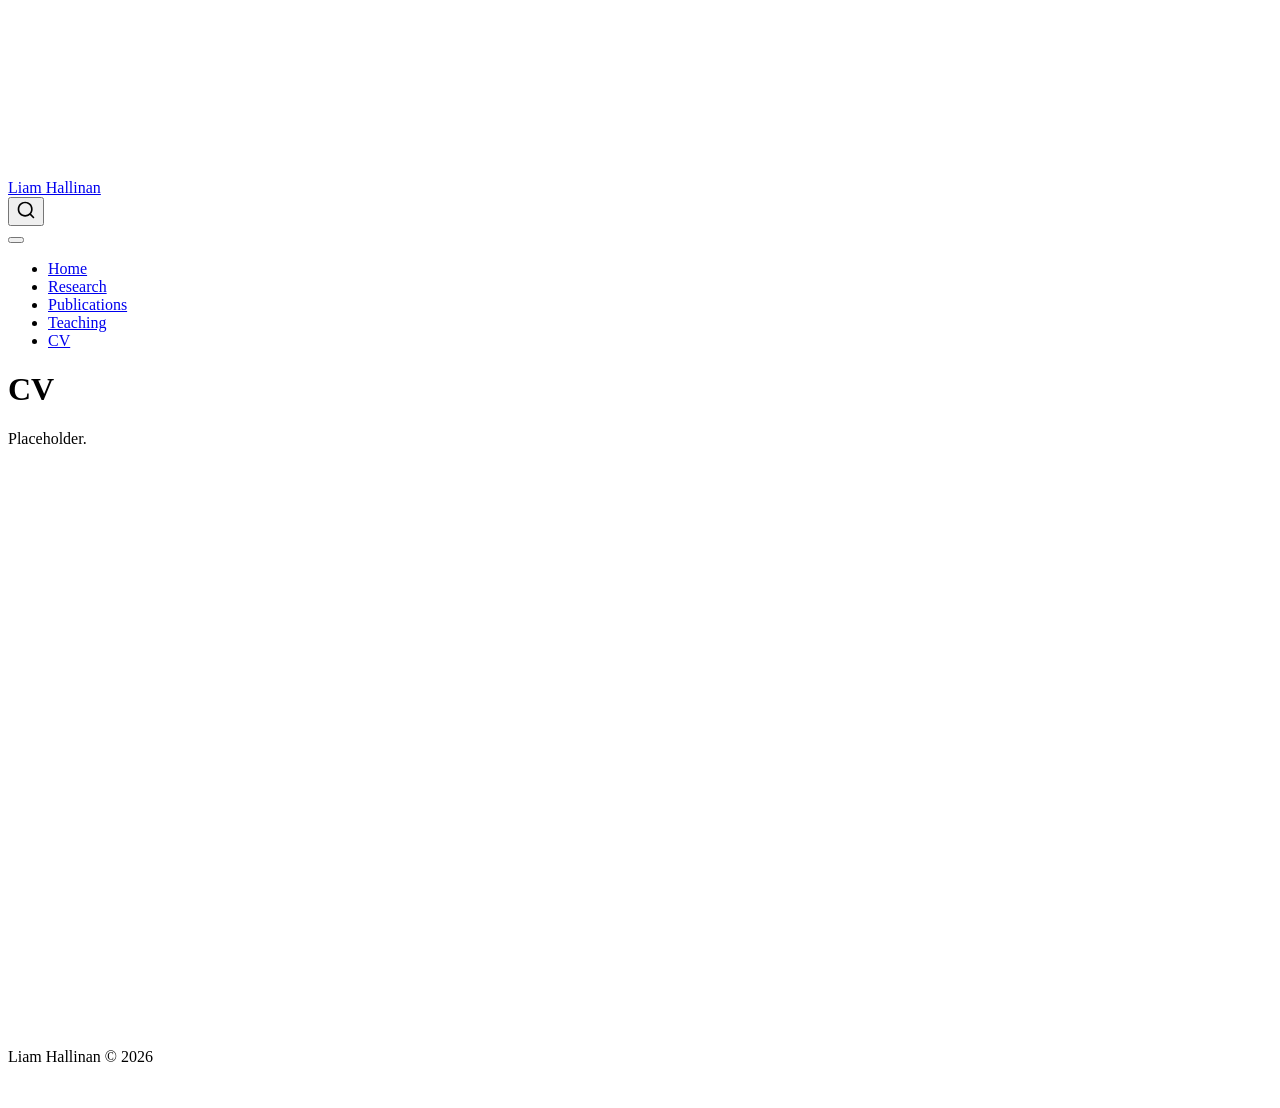
==== cv.html @ 7d112867 "Built site for gh-pages" ====
<!DOCTYPE html>
<html xmlns="http://www.w3.org/1999/xhtml" lang="en" xml:lang="en"><head>

<meta charset="utf-8">
<meta name="generator" content="quarto-1.10.18">

<meta name="viewport" content="width=device-width, initial-scale=1.0, user-scalable=yes">


<title>CV – Liam Hallinan</title>
<style>
/* Default styles provided by pandoc.
** See https://pandoc.org/MANUAL.html#variables-for-html for config info.
*/
span.smallcaps{font-variant: small-caps;}
div.columns{display: flex; gap: 1.5em;}
div.column{flex: auto;}
@media screen {
div.columns{gap: min(4vw, 1.5em);}
div.column{overflow-x: auto;}
}
div.hanging-indent{margin-left: 1.5em; text-indent: -1.5em;}
ul.task-list{list-style: none;}
ul.task-list li input[type="checkbox"] {
  width: 0.8em;
  margin: 0 0.8em 0.2em -1em; /* quarto-specific, see https://github.com/quarto-dev/quarto-cli/issues/4556 */ 
  vertical-align: middle;
}
</style>


<script src="site_libs/quarto-nav/quarto-nav.js"></script>
<script src="site_libs/quarto-nav/headroom.min.js"></script>
<script src="site_libs/clipboard/clipboard.min.js"></script>
<script src="site_libs/quarto-search/autocomplete.umd.js"></script>
<script src="site_libs/quarto-search/fuse.min.js"></script>
<script src="site_libs/quarto-search/quarto-search.js"></script>
<meta name="quarto:offset" content="./">
<script src="site_libs/quarto-html/quarto.js" type="module"></script>
<script src="site_libs/quarto-html/tabsets/tabsets.js" type="module"></script>
<script src="site_libs/quarto-html/popper.min.js"></script>
<script src="site_libs/quarto-html/tippy.umd.min.js"></script>
<script src="site_libs/quarto-html/anchor.min.js"></script>
<link href="site_libs/quarto-html/tippy.css" rel="stylesheet">
<link href="site_libs/quarto-html/quarto-syntax-highlighting-64a204ab8560d761af7679ceaba22944.css" rel="stylesheet" id="quarto-text-highlighting-styles">
<script src="site_libs/bootstrap/bootstrap.min.js"></script>
<link href="site_libs/bootstrap/bootstrap-icons.css" rel="stylesheet">
<link href="site_libs/bootstrap/bootstrap-445b8638c3d06994fee0907d791121c4.min.css" rel="stylesheet" append-hash="true" id="quarto-bootstrap" data-mode="light">
<script id="quarto-search-options" type="application/json">{
  "location": "navbar",
  "copy-button": false,
  "collapse-after": 3,
  "panel-placement": "end",
  "type": "overlay",
  "limit": 50,
  "keyboard-shortcut": [
    "f",
    "/",
    "s"
  ],
  "show-item-context": false,
  "language": {
    "search-no-results-text": "No results",
    "search-matching-documents-text": "matching documents",
    "search-copy-link-title": "Copy link to search",
    "search-hide-matches-text": "Hide additional matches",
    "search-more-match-text": "more match in this document",
    "search-more-matches-text": "more matches in this document",
    "search-clear-button-title": "Clear",
    "search-text-placeholder": "",
    "search-detached-cancel-button-title": "Cancel",
    "search-submit-button-title": "Submit",
    "search-label": "Search"
  }
}</script>


<link rel="stylesheet" href="styles.css">
</head>

<body class="nav-fixed fullcontent quarto-light">

<div id="quarto-search-results"></div>
  <header id="quarto-header" class="headroom fixed-top">
    <nav class="navbar navbar-expand-lg " data-bs-theme="dark">
      <div class="navbar-container container-fluid">
      <div class="navbar-brand-container mx-auto">
    <a class="navbar-brand" href="./index.html">
    <span class="navbar-title">Liam Hallinan</span>
    </a>
  </div>
            <div id="quarto-search" class="" title="Search"></div>
          <button class="navbar-toggler" type="button" data-bs-toggle="collapse" data-bs-target="#navbarCollapse" aria-controls="navbarCollapse" role="menu" aria-expanded="false" aria-label="Toggle navigation" onclick="if (window.quartoToggleHeadroom) { window.quartoToggleHeadroom(); }">
  <span class="navbar-toggler-icon"></span>
</button>
          <div class="collapse navbar-collapse" id="navbarCollapse">
            <ul class="navbar-nav navbar-nav-scroll ms-auto">
  <li class="nav-item">
    <a class="nav-link" href="./index.html"> 
<span class="menu-text">Home</span></a>
  </li>  
  <li class="nav-item">
    <a class="nav-link" href="./research.html"> 
<span class="menu-text">Research</span></a>
  </li>  
  <li class="nav-item">
    <a class="nav-link" href="./publications.html"> 
<span class="menu-text">Publications</span></a>
  </li>  
  <li class="nav-item">
    <a class="nav-link" href="./teaching.html"> 
<span class="menu-text">Teaching</span></a>
  </li>  
  <li class="nav-item">
    <a class="nav-link active" href="./cv.html" aria-current="page"> 
<span class="menu-text">CV</span></a>
  </li>  
</ul>
          </div> <!-- /navcollapse -->
            <div class="quarto-navbar-tools">
</div>
      </div> <!-- /container-fluid -->
    </nav>
</header>
<!-- content -->
<div id="quarto-content" class="quarto-container page-columns page-rows-contents page-layout-article page-navbar">
<!-- sidebar -->
<!-- margin-sidebar -->
    
<!-- main -->
<main class="content" id="quarto-document-content">

<header id="title-block-header" class="quarto-title-block default">
<div class="quarto-title">
<h1 class="title">CV</h1>
</div>



<div class="quarto-title-meta">

    
  
    
  </div>
  


</header>


<p>Placeholder.</p>



</main> <!-- /main -->
<script id="quarto-html-after-body" type="application/javascript">
  window.document.addEventListener("DOMContentLoaded", function (event) {
    const icon = "";
    const anchorJS = new window.AnchorJS();
    anchorJS.options = {
      placement: 'right',
      icon: icon
    };
    anchorJS.add('.anchored');
    const isCodeAnnotation = (el) => {
      for (const clz of el.classList) {
        if (clz.startsWith('code-annotation-')) {                     
          return true;
        }
      }
      return false;
    }
    const onCopySuccess = function(e) {
      // button target
      const button = e.trigger;
      // don't keep focus
      button.blur();
      // flash "checked"
      button.classList.add('code-copy-button-checked');
      var currentTitle = button.getAttribute("title");
      button.setAttribute("title", "Copied!");
      let tooltip;
      if (window.bootstrap) {
        button.setAttribute("data-bs-toggle", "tooltip");
        button.setAttribute("data-bs-placement", "left");
        button.setAttribute("data-bs-title", "Copied!");
        tooltip = new bootstrap.Tooltip(button, 
          { trigger: "manual", 
            customClass: "code-copy-button-tooltip",
            offset: [0, -8]});
        tooltip.show();    
      }
      setTimeout(function() {
        if (tooltip) {
          tooltip.hide();
          button.removeAttribute("data-bs-title");
          button.removeAttribute("data-bs-toggle");
          button.removeAttribute("data-bs-placement");
        }
        button.setAttribute("title", currentTitle);
        button.classList.remove('code-copy-button-checked');
      }, 1000);
      // clear code selection
      e.clearSelection();
    }
    const getTextToCopy = function(trigger) {
      const outerScaffold = trigger.parentElement.cloneNode(true);
      const codeEl = outerScaffold.querySelector('code');
      for (const childEl of codeEl.children) {
        if (isCodeAnnotation(childEl)) {
          childEl.remove();
        }
      }
      return codeEl.innerText;
    }
    const clipboard = new window.ClipboardJS('.code-copy-button:not([data-in-quarto-modal])', {
      text: getTextToCopy
    });
    clipboard.on('success', onCopySuccess);
    if (window.document.getElementById('quarto-embedded-source-code-modal')) {
      const clipboardModal = new window.ClipboardJS('.code-copy-button[data-in-quarto-modal]', {
        text: getTextToCopy,
        container: window.document.getElementById('quarto-embedded-source-code-modal')
      });
      clipboardModal.on('success', onCopySuccess);
    }
      var localhostRegex = new RegExp(/^(?:http|https):\/\/localhost\:?[0-9]*\//);
      var mailtoRegex = new RegExp(/^mailto:/);
        var filterRegex = new RegExp('/' + window.location.host + '/');
      var isInternal = (href) => {
          return filterRegex.test(href) || localhostRegex.test(href) || mailtoRegex.test(href);
      }
      // Inspect non-navigation links and adorn them if external
     var links = window.document.querySelectorAll('a[href]:not(.nav-link):not(.navbar-brand):not(.toc-action):not(.sidebar-link):not(.sidebar-item-toggle):not(.pagination-link):not(.no-external):not([aria-hidden]):not(.dropdown-item):not(.quarto-navigation-tool):not(.about-link)');
      for (var i=0; i<links.length; i++) {
        const link = links[i];
        if (!isInternal(link.href)) {
          // undo the damage that might have been done by quarto-nav.js in the case of
          // links that we want to consider external
          if (link.dataset.originalHref !== undefined) {
            link.href = link.dataset.originalHref;
          }
        }
      }
    function tippyHover(el, contentFn, onTriggerFn, onUntriggerFn) {
      const config = {
        allowHTML: true,
        maxWidth: 500,
        delay: 100,
        arrow: false,
        appendTo: function(el) {
            return el.parentElement;
        },
        interactive: true,
        interactiveBorder: 10,
        theme: 'quarto',
        placement: 'bottom-start',
      };
      if (contentFn) {
        config.content = contentFn;
      }
      if (onTriggerFn) {
        config.onTrigger = onTriggerFn;
      }
      if (onUntriggerFn) {
        config.onUntrigger = onUntriggerFn;
      }
      window.tippy(el, config); 
    }
    const noterefs = window.document.querySelectorAll('a[role="doc-noteref"]');
    for (var i=0; i<noterefs.length; i++) {
      const ref = noterefs[i];
      tippyHover(ref, function() {
        // use id or data attribute instead here
        let href = ref.getAttribute('data-footnote-href') || ref.getAttribute('href');
        try { href = new URL(href).hash; } catch {}
        const id = href.replace(/^#\/?/, "");
        const note = window.document.getElementById(id);
        if (note) {
          return note.innerHTML;
        } else {
          return "";
        }
      });
    }
    const xrefs = window.document.querySelectorAll('a.quarto-xref');
    const processXRef = (id, note) => {
      // Strip column container classes
      const stripColumnClz = (el) => {
        el.classList.remove("page-full", "page-columns");
        if (el.children) {
          for (const child of el.children) {
            stripColumnClz(child);
          }
        }
      }
      stripColumnClz(note)
      if (id === null || id.startsWith('sec-')) {
        // Special case sections, only their first couple elements
        const container = document.createElement("div");
        if (note.children && note.children.length > 2) {
          container.appendChild(note.children[0].cloneNode(true));
          for (let i = 1; i < note.children.length; i++) {
            const child = note.children[i];
            if (child.tagName === "P" && child.innerText === "") {
              continue;
            } else {
              container.appendChild(child.cloneNode(true));
              break;
            }
          }
          if (window.Quarto?.typesetMath) {
            window.Quarto.typesetMath(container);
          }
          return container.innerHTML
        } else {
          if (window.Quarto?.typesetMath) {
            window.Quarto.typesetMath(note);
          }
          return note.innerHTML;
        }
      } else {
        // Remove any anchor links if they are present
        const anchorLink = note.querySelector('a.anchorjs-link');
        if (anchorLink) {
          anchorLink.remove();
        }
        if (window.Quarto?.typesetMath) {
          window.Quarto.typesetMath(note);
        }
        if (note.classList.contains("callout")) {
          return note.outerHTML;
        } else {
          return note.innerHTML;
        }
      }
    }
    for (var i=0; i<xrefs.length; i++) {
      const xref = xrefs[i];
      tippyHover(xref, undefined, function(instance) {
        instance.disable();
        let url = xref.getAttribute('href');
        let hash = undefined; 
        if (url.startsWith('#')) {
          hash = url;
        } else {
          try { hash = new URL(url).hash; } catch {}
        }
        if (hash) {
          const id = hash.replace(/^#\/?/, "");
          const note = window.document.getElementById(id);
          if (note !== null) {
            try {
              const html = processXRef(id, note.cloneNode(true));
              instance.setContent(html);
            } finally {
              instance.enable();
              instance.show();
            }
          } else {
            // See if we can fetch this
            fetch(url.split('#')[0])
            .then(res => res.text())
            .then(html => {
              const parser = new DOMParser();
              const htmlDoc = parser.parseFromString(html, "text/html");
              const note = htmlDoc.getElementById(id);
              if (note !== null) {
                const html = processXRef(id, note);
                instance.setContent(html);
              } 
            }).finally(() => {
              instance.enable();
              instance.show();
            });
          }
        } else {
          // See if we can fetch a full url (with no hash to target)
          // This is a special case and we should probably do some content thinning / targeting
          fetch(url)
          .then(res => res.text())
          .then(html => {
            const parser = new DOMParser();
            const htmlDoc = parser.parseFromString(html, "text/html");
            const note = htmlDoc.querySelector('main.content');
            if (note !== null) {
              // This should only happen for chapter cross references
              // (since there is no id in the URL)
              // remove the first header
              if (note.children.length > 0 && note.children[0].tagName === "HEADER") {
                note.children[0].remove();
              }
              const html = processXRef(null, note);
              instance.setContent(html);
            } 
          }).finally(() => {
            instance.enable();
            instance.show();
          });
        }
      }, function(instance) {
      });
    }
        let selectedAnnoteEl;
        const selectorForAnnotation = ( cell, annotation) => {
          let cellAttr = 'data-code-cell="' + cell + '"';
          let lineAttr = 'data-code-annotation="' +  annotation + '"';
          const selector = 'span[' + cellAttr + '][' + lineAttr + ']';
          return selector;
        }
        const selectCodeLines = (annoteEl) => {
          const doc = window.document;
          const targetCell = annoteEl.getAttribute("data-target-cell");
          const targetAnnotation = annoteEl.getAttribute("data-target-annotation");
          const annoteSpan = window.document.querySelector(selectorForAnnotation(targetCell, targetAnnotation));
          const lines = annoteSpan.getAttribute("data-code-lines").split(",");
          const lineIds = lines.map((line) => {
            return targetCell + "-" + line;
          })
          let top = null;
          let height = null;
          let parent = null;
          if (lineIds.length > 0) {
              //compute the position of the single el (top and bottom and make a div)
              const el = window.document.getElementById(lineIds[0]);
              top = el.offsetTop;
              height = el.offsetHeight;
              parent = el.parentElement.parentElement;
            if (lineIds.length > 1) {
              const lastEl = window.document.getElementById(lineIds[lineIds.length - 1]);
              const bottom = lastEl.offsetTop + lastEl.offsetHeight;
              height = bottom - top;
            }
            if (top !== null && height !== null && parent !== null) {
              // cook up a div (if necessary) and position it 
              let div = window.document.getElementById("code-annotation-line-highlight");
              if (div === null) {
                div = window.document.createElement("div");
                div.setAttribute("id", "code-annotation-line-highlight");
                div.style.position = 'absolute';
                parent.appendChild(div);
              }
              div.style.top = top - 2 + "px";
              div.style.height = height + 4 + "px";
              div.style.left = 0;
              let gutterDiv = window.document.getElementById("code-annotation-line-highlight-gutter");
              if (gutterDiv === null) {
                gutterDiv = window.document.createElement("div");
                gutterDiv.setAttribute("id", "code-annotation-line-highlight-gutter");
                gutterDiv.style.position = 'absolute';
                const codeCell = window.document.getElementById(targetCell);
                const gutter = codeCell.querySelector('.code-annotation-gutter');
                gutter.appendChild(gutterDiv);
              }
              gutterDiv.style.top = top - 2 + "px";
              gutterDiv.style.height = height + 4 + "px";
            }
            selectedAnnoteEl = annoteEl;
          }
        };
        const unselectCodeLines = () => {
          const elementsIds = ["code-annotation-line-highlight", "code-annotation-line-highlight-gutter"];
          elementsIds.forEach((elId) => {
            const div = window.document.getElementById(elId);
            if (div) {
              div.remove();
            }
          });
          selectedAnnoteEl = undefined;
        };
          // Handle positioning of the toggle
      window.addEventListener(
        "resize",
        throttle(() => {
          elRect = undefined;
          if (selectedAnnoteEl) {
            selectCodeLines(selectedAnnoteEl);
          }
        }, 10)
      );
      function throttle(fn, ms) {
      let throttle = false;
      let timer;
        return (...args) => {
          if(!throttle) { // first call gets through
              fn.apply(this, args);
              throttle = true;
          } else { // all the others get throttled
              if(timer) clearTimeout(timer); // cancel #2
              timer = setTimeout(() => {
                fn.apply(this, args);
                timer = throttle = false;
              }, ms);
          }
        };
      }
        // Attach click handler to the DT
        const annoteDls = window.document.querySelectorAll('dt[data-target-cell]');
        for (const annoteDlNode of annoteDls) {
          annoteDlNode.addEventListener('click', (event) => {
            const clickedEl = event.target;
            if (clickedEl !== selectedAnnoteEl) {
              unselectCodeLines();
              const activeEl = window.document.querySelector('dt[data-target-cell].code-annotation-active');
              if (activeEl) {
                activeEl.classList.remove('code-annotation-active');
              }
              selectCodeLines(clickedEl);
              clickedEl.classList.add('code-annotation-active');
            } else {
              // Unselect the line
              unselectCodeLines();
              clickedEl.classList.remove('code-annotation-active');
            }
          });
        }
    const findCites = (el) => {
      const parentEl = el.parentElement;
      if (parentEl) {
        const cites = parentEl.dataset.cites;
        if (cites) {
          return {
            el,
            cites: cites.split(' ')
          };
        } else {
          return findCites(el.parentElement)
        }
      } else {
        return undefined;
      }
    };
    var bibliorefs = window.document.querySelectorAll('a[role="doc-biblioref"]');
    for (var i=0; i<bibliorefs.length; i++) {
      const ref = bibliorefs[i];
      const citeInfo = findCites(ref);
      if (citeInfo) {
        tippyHover(citeInfo.el, function() {
          var popup = window.document.createElement('div');
          citeInfo.cites.forEach(function(cite) {
            var citeDiv = window.document.createElement('div');
            citeDiv.classList.add('hanging-indent');
            citeDiv.classList.add('csl-entry');
            var biblioDiv = window.document.getElementById('ref-' + cite);
            if (biblioDiv) {
              citeDiv.innerHTML = biblioDiv.innerHTML;
            }
            popup.appendChild(citeDiv);
          });
          return popup.innerHTML;
        });
      }
    }
  });
  </script>
</div> <!-- /content -->
<footer class="footer">
  <div class="nav-footer">
    <div class="nav-footer-left">
      &nbsp;
    </div>   
    <div class="nav-footer-center">
<p>Liam Hallinan © 2026</p>
</div>
    <div class="nav-footer-right">
      &nbsp;
    </div>
  </div>
</footer>




</body></html>
---- site_libs/quarto-html/tippy.css ----
.tippy-box[data-animation=fade][data-state=hidden]{opacity:0}[data-tippy-root]{max-width:calc(100vw - 10px)}.tippy-box{position:relative;background-color:#333;color:#fff;border-radius:4px;font-size:14px;line-height:1.4;white-space:normal;outline:0;transition-property:transform,visibility,opacity}.tippy-box[data-placement^=top]>.tippy-arrow{bottom:0}.tippy-box[data-placement^=top]>.tippy-arrow:before{bottom:-7px;left:0;border-width:8px 8px 0;border-top-color:initial;transform-origin:center top}.tippy-box[data-placement^=bottom]>.tippy-arrow{top:0}.tippy-box[data-placement^=bottom]>.tippy-arrow:before{top:-7px;left:0;border-width:0 8px 8px;border-bottom-color:initial;transform-origin:center bottom}.tippy-box[data-placement^=left]>.tippy-arrow{right:0}.tippy-box[data-placement^=left]>.tippy-arrow:before{border-width:8px 0 8px 8px;border-left-color:initial;right:-7px;transform-origin:center left}.tippy-box[data-placement^=right]>.tippy-arrow{left:0}.tippy-box[data-placement^=right]>.tippy-arrow:before{left:-7px;border-width:8px 8px 8px 0;border-right-color:initial;transform-origin:center right}.tippy-box[data-inertia][data-state=visible]{transition-timing-function:cubic-bezier(.54,1.5,.38,1.11)}.tippy-arrow{width:16px;height:16px;color:#333}.tippy-arrow:before{content:"";position:absolute;border-color:transparent;border-style:solid}.tippy-content{position:relative;padding:5px 9px;z-index:1}
---- site_libs/quarto-html/quarto-syntax-highlighting-64a204ab8560d761af7679ceaba22944.css ----
/* quarto syntax highlight colors */
:root {
  --quarto-hl-ot-color: #003B4F;
  --quarto-hl-at-color: #657422;
  --quarto-hl-ss-color: #20794D;
  --quarto-hl-an-color: #5E5E5E;
  --quarto-hl-fu-color: #4758AB;
  --quarto-hl-st-color: #20794D;
  --quarto-hl-cf-color: #003B4F;
  --quarto-hl-op-color: #5E5E5E;
  --quarto-hl-er-color: #AD0000;
  --quarto-hl-bn-color: #AD0000;
  --quarto-hl-al-color: #AD0000;
  --quarto-hl-va-color: #111111;
  --quarto-hl-bu-color: inherit;
  --quarto-hl-ex-color: inherit;
  --quarto-hl-pp-color: #AD0000;
  --quarto-hl-in-color: #5E5E5E;
  --quarto-hl-vs-color: #20794D;
  --quarto-hl-wa-color: #5E5E5E;
  --quarto-hl-do-color: #5E5E5E;
  --quarto-hl-im-color: #00769E;
  --quarto-hl-ch-color: #20794D;
  --quarto-hl-dt-color: #AD0000;
  --quarto-hl-fl-color: #AD0000;
  --quarto-hl-co-color: #5E5E5E;
  --quarto-hl-cv-color: #5E5E5E;
  --quarto-hl-cn-color: #8f5902;
  --quarto-hl-sc-color: #5E5E5E;
  --quarto-hl-dv-color: #AD0000;
  --quarto-hl-kw-color: #003B4F;
}

/* other quarto variables */
:root {
  --quarto-font-monospace: SFMono-Regular, Menlo, Monaco, Consolas, "Liberation Mono", "Courier New", monospace;
}

/* syntax highlight based on Pandoc's rules */
pre > code.sourceCode > span {
  color: #003B4F;
}

code.sourceCode > span {
  color: #003B4F;
}

div.sourceCode,
div.sourceCode pre.sourceCode {
  color: #003B4F;
}

/* Normal */
code span {
  color: #003B4F;
}

/* Alert */
code span.al {
  color: #AD0000;
  font-style: inherit;
}

/* Annotation */
code span.an {
  color: #5E5E5E;
  font-style: inherit;
}

/* Attribute */
code span.at {
  color: #657422;
  font-style: inherit;
}

/* BaseN */
code span.bn {
  color: #AD0000;
  font-style: inherit;
}

/* BuiltIn */
code span.bu {
  font-style: inherit;
}

/* ControlFlow */
code span.cf {
  color: #003B4F;
  font-weight: bold;
  font-style: inherit;
}

/* Char */
code span.ch {
  color: #20794D;
  font-style: inherit;
}

/* Constant */
code span.cn {
  color: #8f5902;
  font-style: inherit;
}

/* Comment */
code span.co {
  color: #5E5E5E;
  font-style: inherit;
}

/* CommentVar */
code span.cv {
  color: #5E5E5E;
  font-style: italic;
}

/* Documentation */
code span.do {
  color: #5E5E5E;
  font-style: italic;
}

/* DataType */
code span.dt {
  color: #AD0000;
  font-style: inherit;
}

/* DecVal */
code span.dv {
  color: #AD0000;
  font-style: inherit;
}

/* Error */
code span.er {
  color: #AD0000;
  font-style: inherit;
}

/* Extension */
code span.ex {
  font-style: inherit;
}

/* Float */
code span.fl {
  color: #AD0000;
  font-style: inherit;
}

/* Function */
code span.fu {
  color: #4758AB;
  font-style: inherit;
}

/* Import */
code span.im {
  color: #00769E;
  font-style: inherit;
}

/* Information */
code span.in {
  color: #5E5E5E;
  font-style: inherit;
}

/* Keyword */
code span.kw {
  color: #003B4F;
  font-weight: bold;
  font-style: inherit;
}

/* Operator */
code span.op {
  color: #5E5E5E;
  font-style: inherit;
}

/* Other */
code span.ot {
  color: #003B4F;
  font-style: inherit;
}

/* Preprocessor */
code span.pp {
  color: #AD0000;
  font-style: inherit;
}

/* SpecialChar */
code span.sc {
  color: #5E5E5E;
  font-style: inherit;
}

/* SpecialString */
code span.ss {
  color: #20794D;
  font-style: inherit;
}

/* String */
code span.st {
  color: #20794D;
  font-style: inherit;
}

/* Variable */
code span.va {
  color: #111111;
  font-style: inherit;
}

/* VerbatimString */
code span.vs {
  color: #20794D;
  font-style: inherit;
}

/* Warning */
code span.wa {
  color: #5E5E5E;
  font-style: italic;
}

.prevent-inlining {
  content: "</";
}

/*# sourceMappingURL=9d8d5bb603a83b8298b89080a598c93b.css.map */
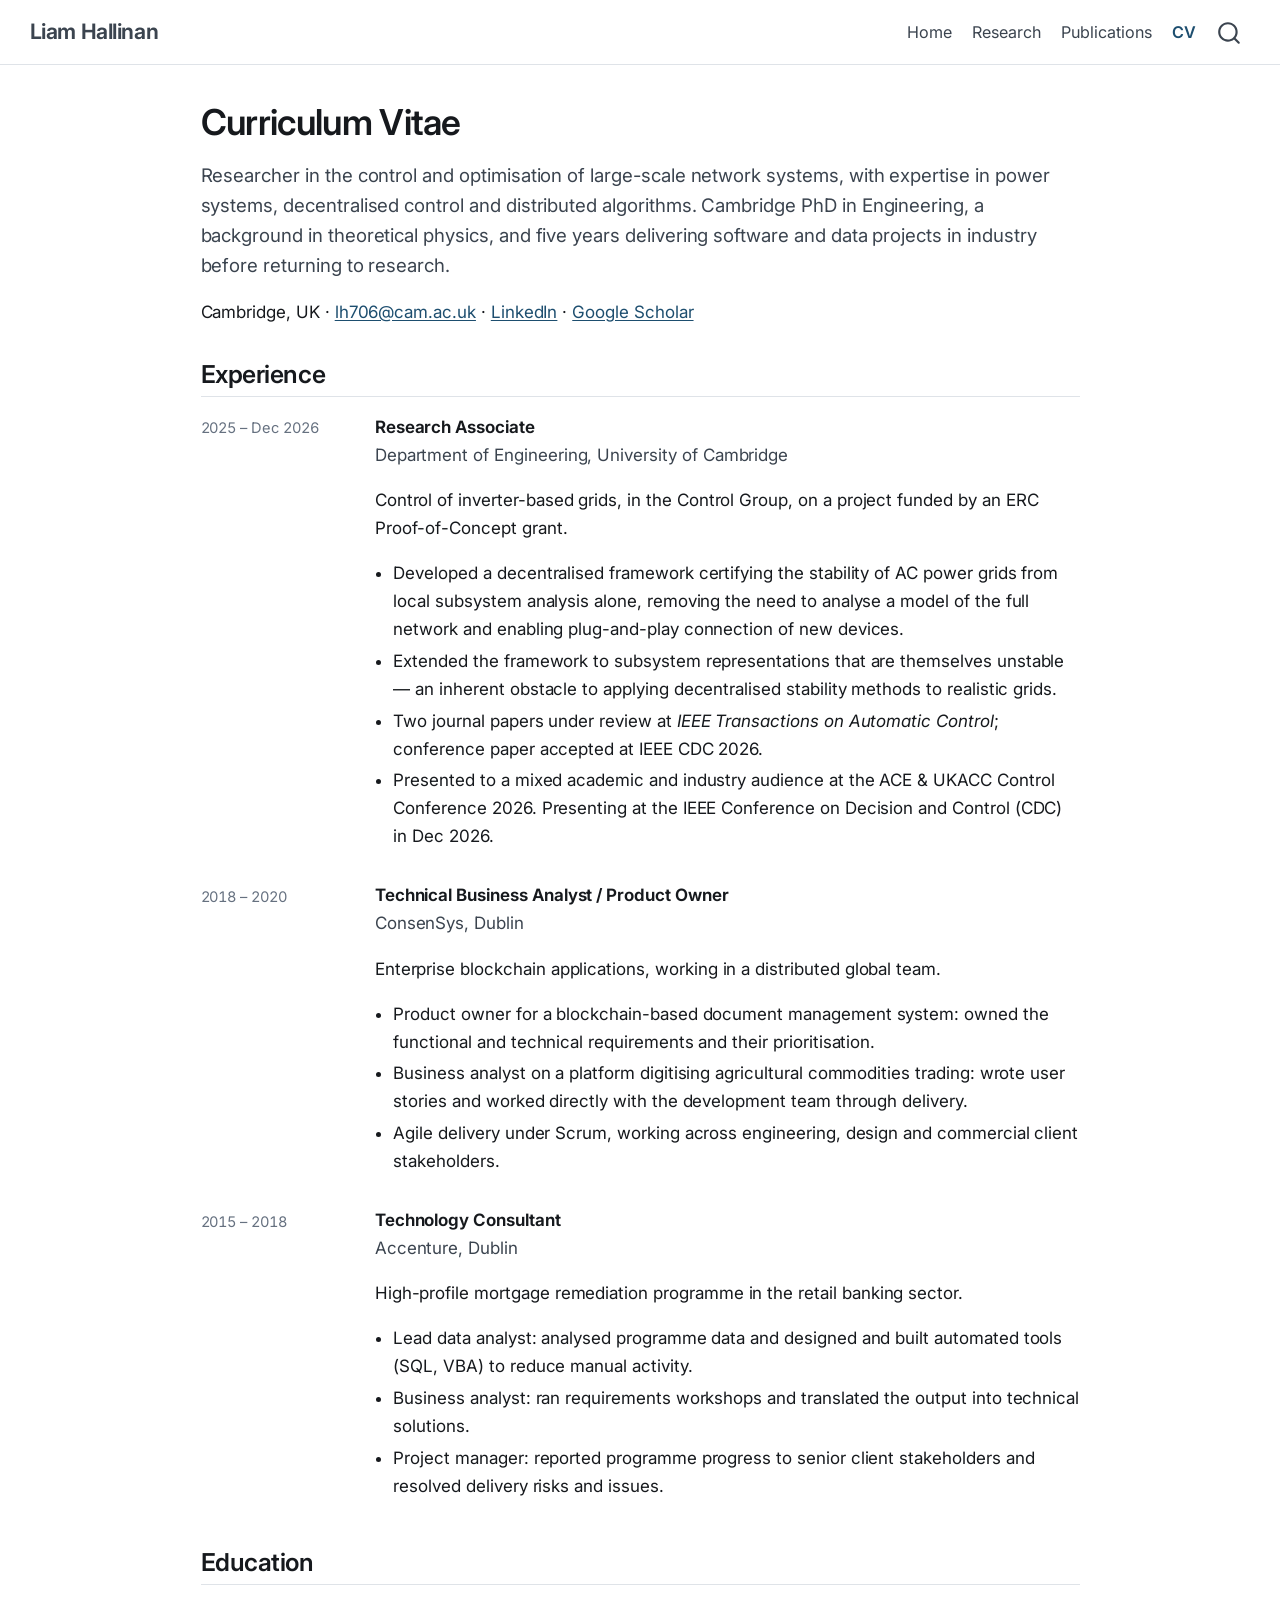
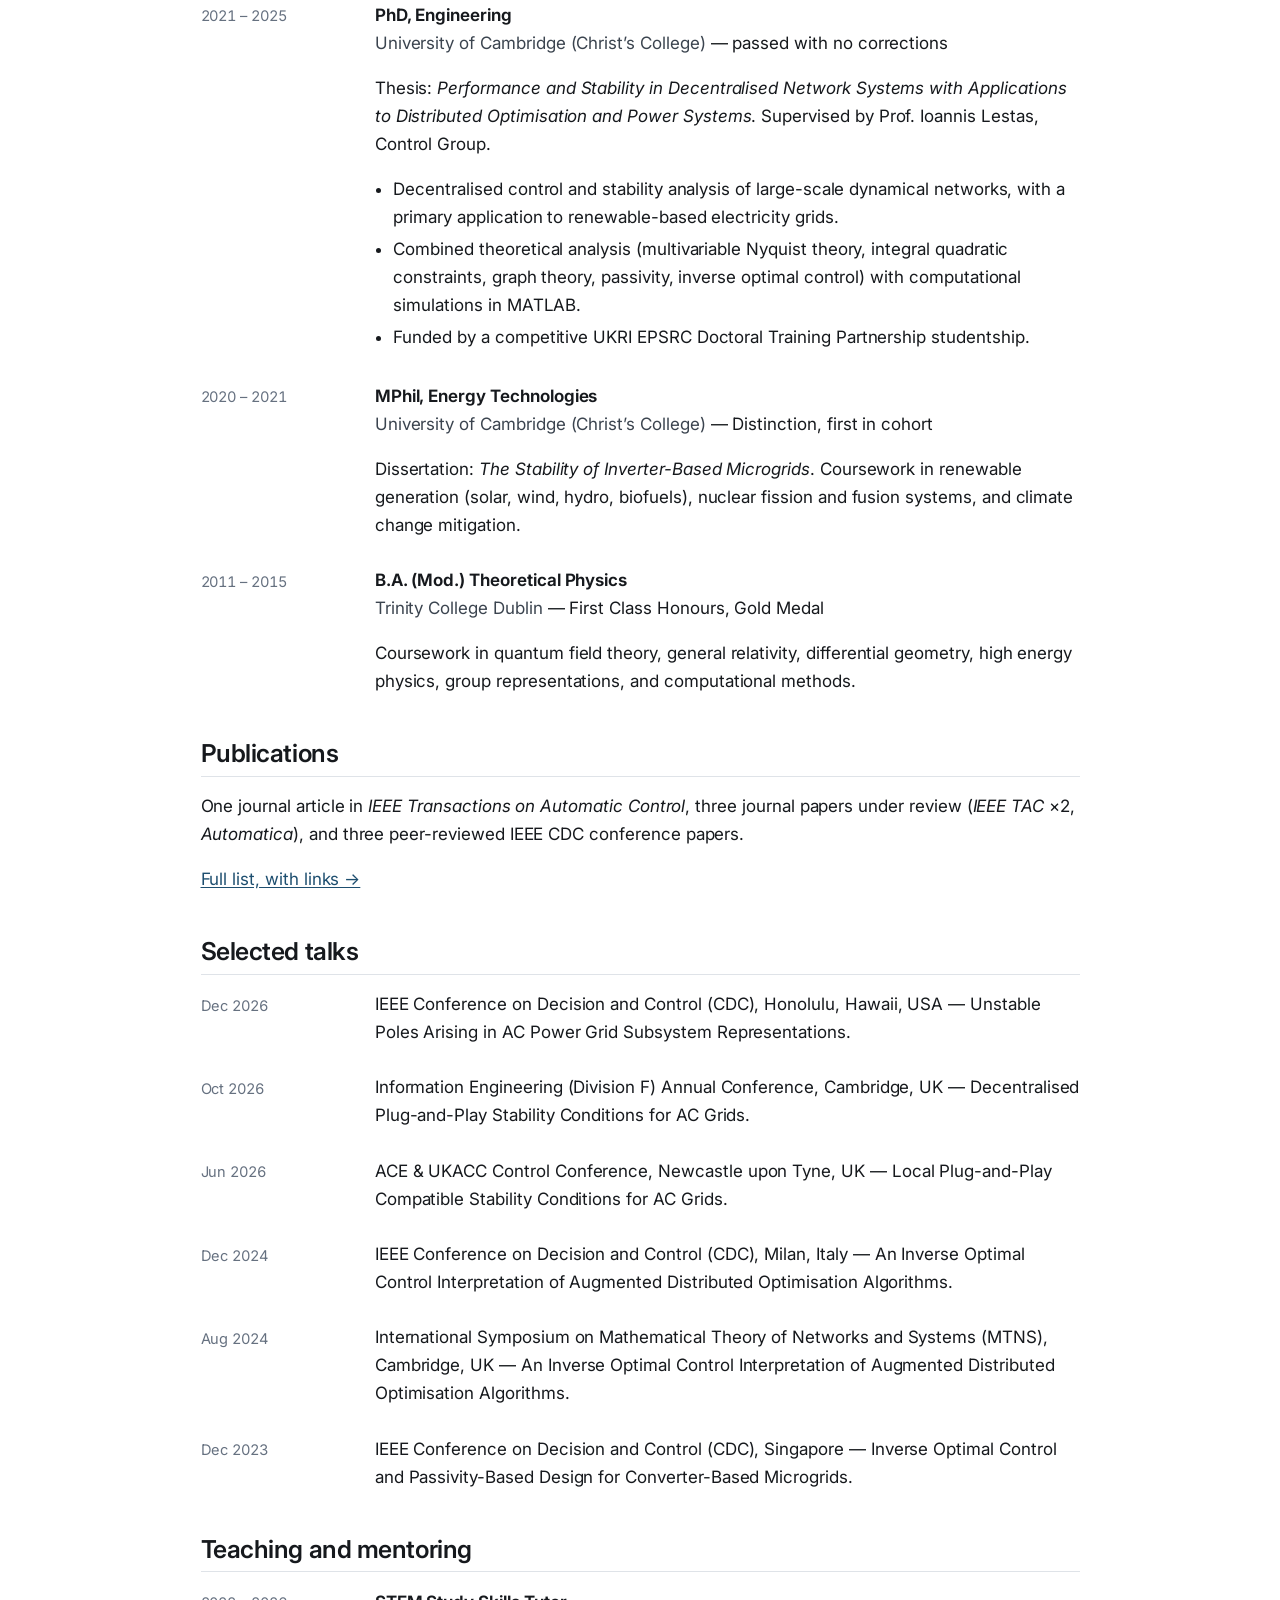
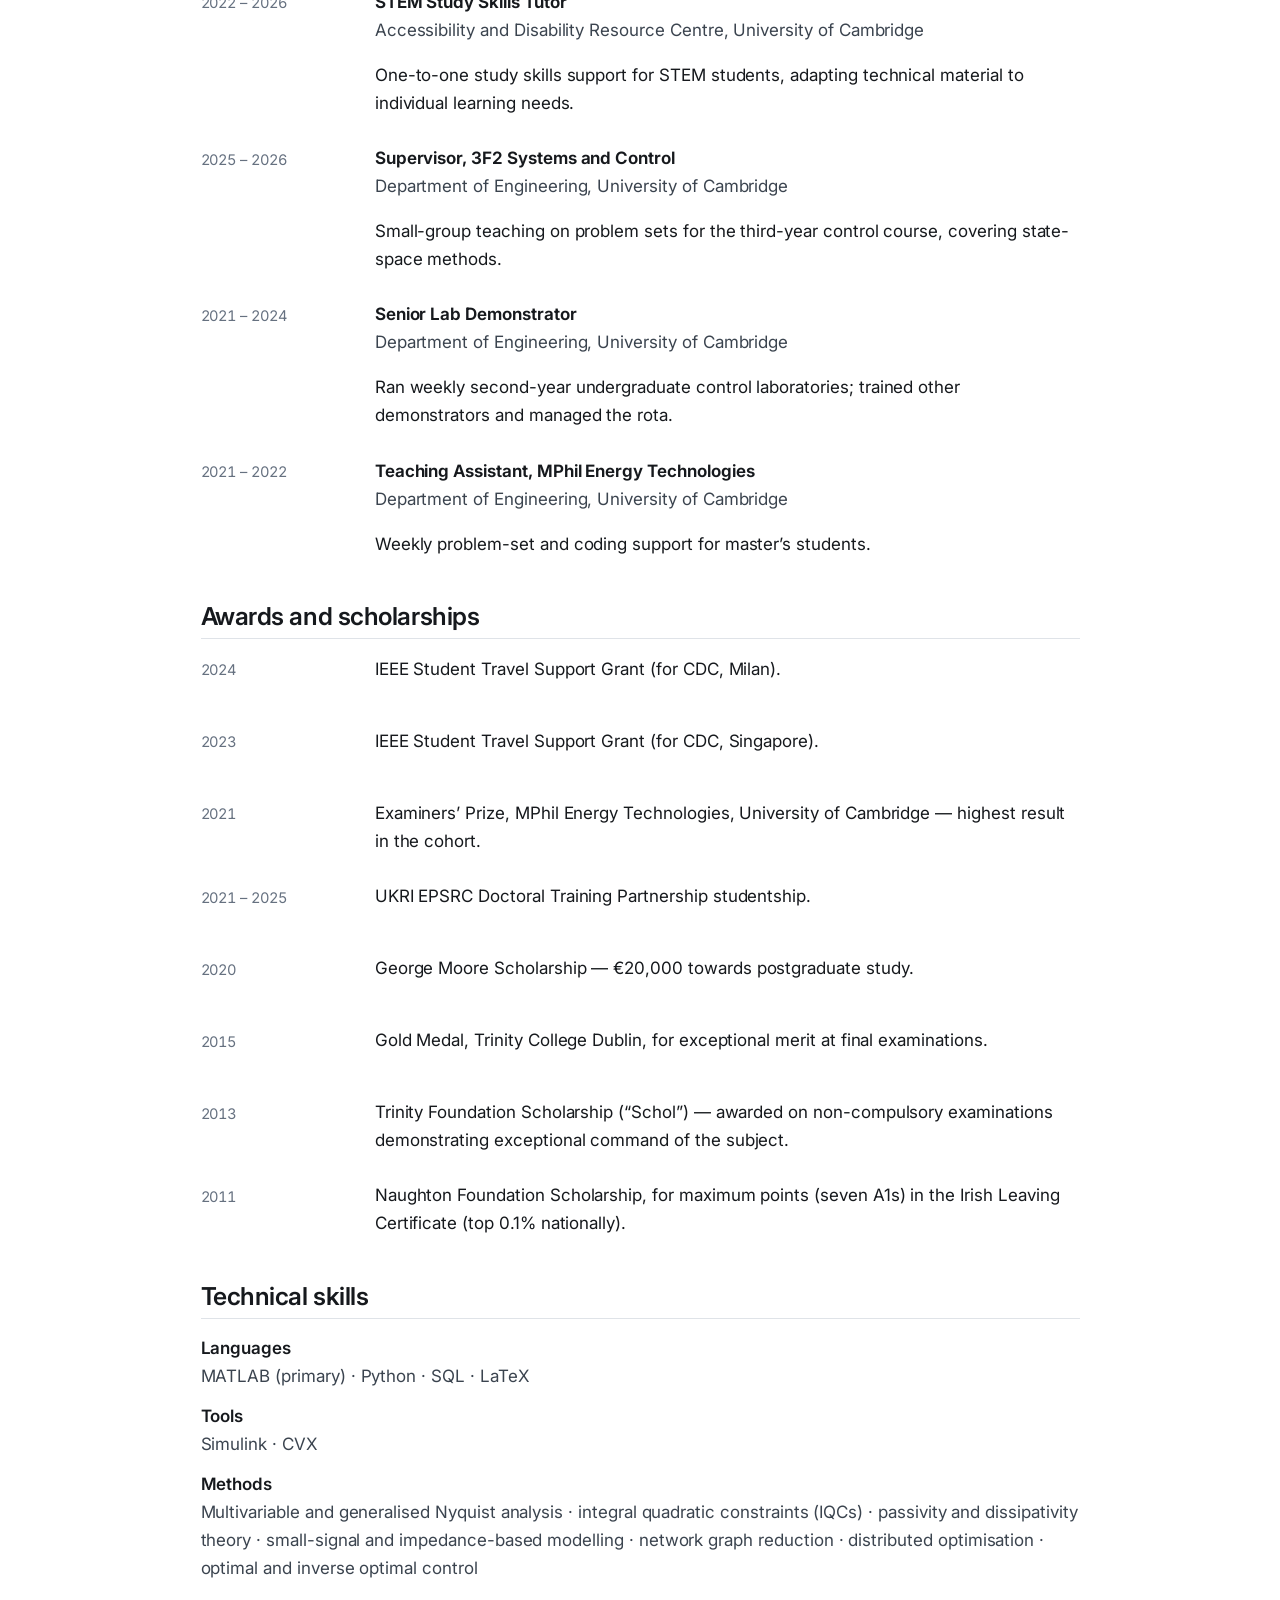
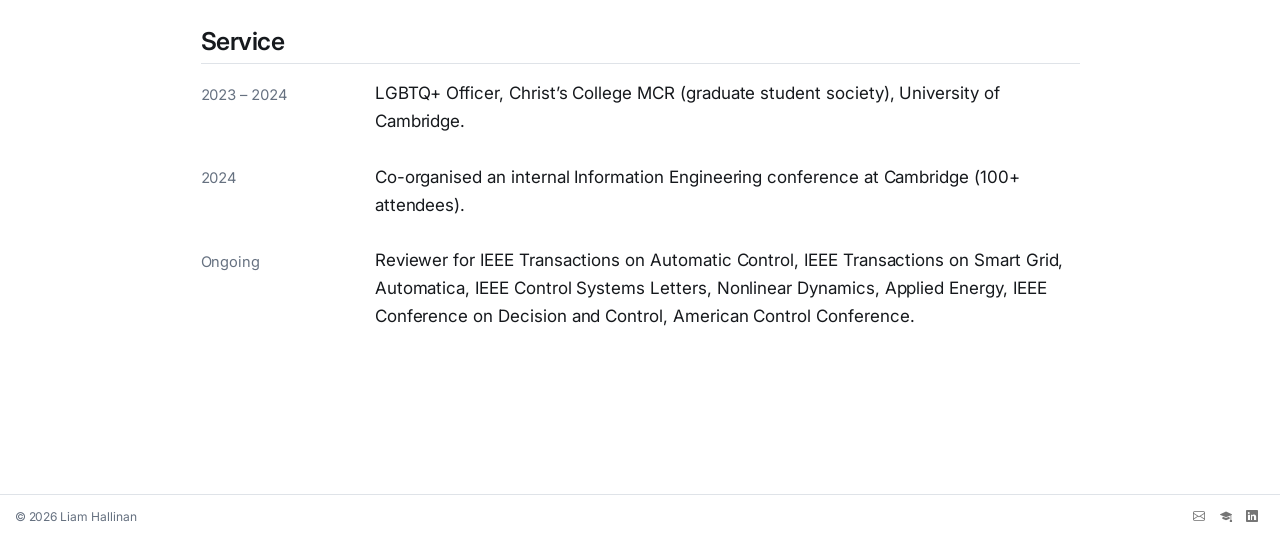
==== commit 41d8353b: "Built site for gh-pages" ====
--- a/cv.html
+++ b/cv.html
@@ -6,8 +6,9 @@
 
 <meta name="viewport" content="width=device-width, initial-scale=1.0, user-scalable=yes">
 
-
-<title>CV – Liam Hallinan</title>
+<meta name="description" content="CV of Liam Hallinan: control theory, power systems, decentralised stability analysis.">
+
+<title>CV — Liam Hallinan – Liam Hallinan</title>
 <style>
 /* Default styles provided by pandoc.
 ** See https://pandoc.org/MANUAL.html#variables-for-html for config info.
@@ -40,12 +41,11 @@
 <script src="site_libs/quarto-html/tabsets/tabsets.js" type="module"></script>
 <script src="site_libs/quarto-html/popper.min.js"></script>
 <script src="site_libs/quarto-html/tippy.umd.min.js"></script>
-<script src="site_libs/quarto-html/anchor.min.js"></script>
 <link href="site_libs/quarto-html/tippy.css" rel="stylesheet">
 <link href="site_libs/quarto-html/quarto-syntax-highlighting-64a204ab8560d761af7679ceaba22944.css" rel="stylesheet" id="quarto-text-highlighting-styles">
 <script src="site_libs/bootstrap/bootstrap.min.js"></script>
 <link href="site_libs/bootstrap/bootstrap-icons.css" rel="stylesheet">
-<link href="site_libs/bootstrap/bootstrap-445b8638c3d06994fee0907d791121c4.min.css" rel="stylesheet" append-hash="true" id="quarto-bootstrap" data-mode="light">
+<link href="site_libs/bootstrap/bootstrap-78a1f49ea786aacce7eb96575817cfb8.min.css" rel="stylesheet" append-hash="true" id="quarto-bootstrap" data-mode="light">
 <script id="quarto-search-options" type="application/json">{
   "location": "navbar",
   "copy-button": false,
@@ -76,6 +76,9 @@
 
 
 <link rel="stylesheet" href="styles.css">
+<meta property="og:title" content="CV — Liam Hallinan">
+<meta property="og:description" content="Postdoctoral researcher in the Control Group, University of Cambridge. Decentralised stability analysis and control of inverter-based power grids.">
+<meta property="og:site_name" content="Liam Hallinan">
 </head>
 
 <body class="nav-fixed fullcontent quarto-light">
@@ -108,10 +111,6 @@
 <span class="menu-text">Publications</span></a>
   </li>  
   <li class="nav-item">
-    <a class="nav-link" href="./teaching.html"> 
-<span class="menu-text">Teaching</span></a>
-  </li>  
-  <li class="nav-item">
     <a class="nav-link active" href="./cv.html" aria-current="page"> 
 <span class="menu-text">CV</span></a>
   </li>  
@@ -132,7 +131,7 @@
 
 <header id="title-block-header" class="quarto-title-block default">
 <div class="quarto-title">
-<h1 class="title">CV</h1>
+<h1 class="title">Curriculum Vitae</h1>
 </div>
 
 
@@ -149,20 +148,306 @@
 </header>
 
 
-<p>Placeholder.</p>
-
-
+<div class="lede">
+<p>Researcher in the control and optimisation of large-scale network systems, with expertise in power systems, decentralised control and distributed algorithms. Cambridge PhD in Engineering, a background in theoretical physics, and five years delivering software and data projects in industry before returning to research.</p>
+</div>
+<p>Cambridge, UK · <a href="mailto:lh706@cam.ac.uk">lh706@cam.ac.uk</a> · <a href="https://www.linkedin.com/in/liam-hallinan-cambridge/">LinkedIn</a> · <a href="https://scholar.google.com/citations?user=LmZyKIIAAAAJ&amp;hl=en">Google Scholar</a></p>
+<!-- [Download PDF](cv.pdf){.cv-download} -->
+<section id="experience" class="level2">
+<h2 data-anchor-id="experience">Experience</h2>
+<div class="cv-item">
+<div class="cv-when">
+<p>2025 – Dec 2026</p>
+</div>
+<div class="cv-what">
+<p><span class="cv-role">Research Associate</span><br><span class="cv-org">Department of Engineering, University of Cambridge</span></p>
+<p>Control of inverter-based grids, in the Control Group, on a project funded by an ERC Proof-of-Concept grant.</p>
+<ul>
+<li>Developed a decentralised framework certifying the stability of AC power grids from local subsystem analysis alone, removing the need to analyse a model of the full network and enabling plug-and-play connection of new devices.</li>
+<li>Extended the framework to subsystem representations that are themselves unstable — an inherent obstacle to applying decentralised stability methods to realistic grids.</li>
+<li>Two journal papers under review at <em>IEEE Transactions on Automatic Control</em>; conference paper accepted at IEEE CDC 2026.</li>
+<li>Presented to a mixed academic and industry audience at the ACE &amp; UKACC Control Conference 2026. Presenting at the IEEE Conference on Decision and Control (CDC) in Dec 2026.</li>
+</ul>
+</div>
+</div>
+<div class="cv-item">
+<div class="cv-when">
+<p>2018 – 2020</p>
+</div>
+<div class="cv-what">
+<p><span class="cv-role">Technical Business Analyst / Product Owner</span><br><span class="cv-org">ConsenSys, Dublin</span></p>
+<p>Enterprise blockchain applications, working in a distributed global team.</p>
+<ul>
+<li>Product owner for a blockchain-based document management system: owned the functional and technical requirements and their prioritisation.</li>
+<li>Business analyst on a platform digitising agricultural commodities trading: wrote user stories and worked directly with the development team through delivery.</li>
+<li>Agile delivery under Scrum, working across engineering, design and commercial client stakeholders.</li>
+</ul>
+</div>
+</div>
+<div class="cv-item">
+<div class="cv-when">
+<p>2015 – 2018</p>
+</div>
+<div class="cv-what">
+<p><span class="cv-role">Technology Consultant</span><br><span class="cv-org">Accenture, Dublin</span></p>
+<p>High-profile mortgage remediation programme in the retail banking sector.</p>
+<ul>
+<li>Lead data analyst: analysed programme data and designed and built automated tools (SQL, VBA) to reduce manual activity.</li>
+<li>Business analyst: ran requirements workshops and translated the output into technical solutions.</li>
+<li>Project manager: reported programme progress to senior client stakeholders and resolved delivery risks and issues.</li>
+</ul>
+</div>
+</div>
+</section>
+<section id="education" class="level2">
+<h2 data-anchor-id="education">Education</h2>
+<div class="cv-item">
+<div class="cv-when">
+<p>2021 – 2025</p>
+</div>
+<div class="cv-what">
+<p><span class="cv-role">PhD, Engineering</span><br><span class="cv-org">University of Cambridge (Christ’s College)</span> — passed with no corrections</p>
+<p>Thesis: <em>Performance and Stability in Decentralised Network Systems with Applications to Distributed Optimisation and Power Systems</em>. Supervised by Prof.&nbsp;Ioannis Lestas, Control Group.</p>
+<ul>
+<li>Decentralised control and stability analysis of large-scale dynamical networks, with a primary application to renewable-based electricity grids.</li>
+<li>Combined theoretical analysis (multivariable Nyquist theory, integral quadratic constraints, graph theory, passivity, inverse optimal control) with computational simulations in MATLAB.</li>
+<li>Funded by a competitive UKRI EPSRC Doctoral Training Partnership studentship.</li>
+</ul>
+</div>
+</div>
+<div class="cv-item">
+<div class="cv-when">
+<p>2020 – 2021</p>
+</div>
+<div class="cv-what">
+<p><span class="cv-role">MPhil, Energy Technologies</span><br><span class="cv-org">University of Cambridge (Christ’s College)</span> — Distinction, first in cohort</p>
+<p>Dissertation: <em>The Stability of Inverter-Based Microgrids</em>. Coursework in renewable generation (solar, wind, hydro, biofuels), nuclear fission and fusion systems, and climate change mitigation.</p>
+</div>
+</div>
+<div class="cv-item">
+<div class="cv-when">
+<p>2011 – 2015</p>
+</div>
+<div class="cv-what">
+<p><span class="cv-role">B.A. (Mod.) Theoretical Physics</span><br><span class="cv-org">Trinity College Dublin</span> — First Class Honours, Gold Medal</p>
+<p>Coursework in quantum field theory, general relativity, differential geometry, high energy physics, group representations, and computational methods.</p>
+</div>
+</div>
+</section>
+<section id="publications" class="level2">
+<h2 data-anchor-id="publications">Publications</h2>
+<p>One journal article in <em>IEEE Transactions on Automatic Control</em>, three journal papers under review (<em>IEEE TAC</em> ×2, <em>Automatica</em>), and three peer-reviewed IEEE CDC conference papers.</p>
+<p><a href="./publications.html">Full list, with links →</a></p>
+</section>
+<section id="selected-talks" class="level2">
+<h2 data-anchor-id="selected-talks">Selected talks</h2>
+<div class="cv-item">
+<div class="cv-when">
+<p>Dec 2026</p>
+</div>
+<div class="cv-what">
+<p>IEEE Conference on Decision and Control (CDC), Honolulu, Hawaii, USA — Unstable Poles Arising in AC Power Grid Subsystem Representations.</p>
+</div>
+</div>
+<div class="cv-item">
+<div class="cv-when">
+<p>Oct 2026</p>
+</div>
+<div class="cv-what">
+<p>Information Engineering (Division F) Annual Conference, Cambridge, UK — Decentralised Plug-and-Play Stability Conditions for AC Grids.</p>
+</div>
+</div>
+<div class="cv-item">
+<div class="cv-when">
+<p>Jun 2026</p>
+</div>
+<div class="cv-what">
+<p>ACE &amp; UKACC Control Conference, Newcastle upon Tyne, UK — Local Plug-and-Play Compatible Stability Conditions for AC Grids.</p>
+</div>
+</div>
+<div class="cv-item">
+<div class="cv-when">
+<p>Dec 2024</p>
+</div>
+<div class="cv-what">
+<p>IEEE Conference on Decision and Control (CDC), Milan, Italy — An Inverse Optimal Control Interpretation of Augmented Distributed Optimisation Algorithms.</p>
+</div>
+</div>
+<div class="cv-item">
+<div class="cv-when">
+<p>Aug 2024</p>
+</div>
+<div class="cv-what">
+<p>International Symposium on Mathematical Theory of Networks and Systems (MTNS), Cambridge, UK — An Inverse Optimal Control Interpretation of Augmented Distributed Optimisation Algorithms.</p>
+</div>
+</div>
+<div class="cv-item">
+<div class="cv-when">
+<p>Dec 2023</p>
+</div>
+<div class="cv-what">
+<p>IEEE Conference on Decision and Control (CDC), Singapore — Inverse Optimal Control and Passivity-Based Design for Converter-Based Microgrids.</p>
+</div>
+</div>
+</section>
+<section id="teaching-and-mentoring" class="level2">
+<h2 data-anchor-id="teaching-and-mentoring">Teaching and mentoring</h2>
+<div class="cv-item">
+<div class="cv-when">
+<p>2022 – 2026</p>
+</div>
+<div class="cv-what">
+<p><span class="cv-role">STEM Study Skills Tutor</span><br><span class="cv-org">Accessibility and Disability Resource Centre, University of Cambridge</span></p>
+<p>One-to-one study skills support for STEM students, adapting technical material to individual learning needs.</p>
+</div>
+</div>
+<div class="cv-item">
+<div class="cv-when">
+<p>2025 – 2026</p>
+</div>
+<div class="cv-what">
+<p><span class="cv-role">Supervisor, 3F2 Systems and Control</span><br><span class="cv-org">Department of Engineering, University of Cambridge</span></p>
+<p>Small-group teaching on problem sets for the third-year control course, covering state-space methods.</p>
+</div>
+</div>
+<div class="cv-item">
+<div class="cv-when">
+<p>2021 – 2024</p>
+</div>
+<div class="cv-what">
+<p><span class="cv-role">Senior Lab Demonstrator</span><br><span class="cv-org">Department of Engineering, University of Cambridge</span></p>
+<p>Ran weekly second-year undergraduate control laboratories; trained other demonstrators and managed the rota.</p>
+</div>
+</div>
+<div class="cv-item">
+<div class="cv-when">
+<p>2021 – 2022</p>
+</div>
+<div class="cv-what">
+<p><span class="cv-role">Teaching Assistant, MPhil Energy Technologies</span><br><span class="cv-org">Department of Engineering, University of Cambridge</span></p>
+<p>Weekly problem-set and coding support for master’s students.</p>
+</div>
+</div>
+</section>
+<section id="awards-and-scholarships" class="level2">
+<h2 data-anchor-id="awards-and-scholarships">Awards and scholarships</h2>
+<div class="cv-item">
+<div class="cv-when">
+<p>2024</p>
+</div>
+<div class="cv-what">
+<p>IEEE Student Travel Support Grant (for CDC, Milan).</p>
+</div>
+</div>
+<div class="cv-item">
+<div class="cv-when">
+<p>2023</p>
+</div>
+<div class="cv-what">
+<p>IEEE Student Travel Support Grant (for CDC, Singapore).</p>
+</div>
+</div>
+<div class="cv-item">
+<div class="cv-when">
+<p>2021</p>
+</div>
+<div class="cv-what">
+<p>Examiners’ Prize, MPhil Energy Technologies, University of Cambridge — highest result in the cohort.</p>
+</div>
+</div>
+<div class="cv-item">
+<div class="cv-when">
+<p>2021 – 2025</p>
+</div>
+<div class="cv-what">
+<p>UKRI EPSRC Doctoral Training Partnership studentship.</p>
+</div>
+</div>
+<div class="cv-item">
+<div class="cv-when">
+<p>2020</p>
+</div>
+<div class="cv-what">
+<p>George Moore Scholarship — €20,000 towards postgraduate study.</p>
+</div>
+</div>
+<div class="cv-item">
+<div class="cv-when">
+<p>2015</p>
+</div>
+<div class="cv-what">
+<p>Gold Medal, Trinity College Dublin, for exceptional merit at final examinations.</p>
+</div>
+</div>
+<div class="cv-item">
+<div class="cv-when">
+<p>2013</p>
+</div>
+<div class="cv-what">
+<p>Trinity Foundation Scholarship (“Schol”) — awarded on non-compulsory examinations demonstrating exceptional command of the subject.</p>
+</div>
+</div>
+<div class="cv-item">
+<div class="cv-when">
+<p>2011</p>
+</div>
+<div class="cv-what">
+<p>Naughton Foundation Scholarship, for maximum points (seven A1s) in the Irish Leaving Certificate (top 0.1% nationally).</p>
+</div>
+</div>
+</section>
+<section id="technical-skills" class="level2">
+<h2 data-anchor-id="technical-skills">Technical skills</h2>
+<div class="skill-grid">
+<dl>
+<dt>Languages</dt>
+<dd>
+MATLAB (primary) · Python · SQL · LaTeX
+</dd>
+<dt>Tools</dt>
+<dd>
+Simulink · CVX
+</dd>
+<dt>Methods</dt>
+<dd>
+Multivariable and generalised Nyquist analysis · integral quadratic constraints (IQCs) · passivity and dissipativity theory · small-signal and impedance-based modelling · network graph reduction · distributed optimisation · optimal and inverse optimal control
+</dd>
+</dl>
+</div>
+</section>
+<section id="service" class="level2">
+<h2 data-anchor-id="service">Service</h2>
+<div class="cv-item">
+<div class="cv-when">
+<p>2023 – 2024</p>
+</div>
+<div class="cv-what">
+<p>LGBTQ+ Officer, Christ’s College MCR (graduate student society), University of Cambridge.</p>
+</div>
+</div>
+<div class="cv-item">
+<div class="cv-when">
+<p>2024</p>
+</div>
+<div class="cv-what">
+<p>Co-organised an internal Information Engineering conference at Cambridge (100+ attendees).</p>
+</div>
+</div>
+<div class="cv-item">
+<div class="cv-when">
+<p>Ongoing</p>
+</div>
+<div class="cv-what">
+<p>Reviewer for IEEE Transactions on Automatic Control, IEEE Transactions on Smart Grid, Automatica, IEEE Control Systems Letters, Nonlinear Dynamics, Applied Energy, IEEE Conference on Decision and Control, American Control Conference.</p>
+</div>
+</div>
+
+
+</section>
 
 </main> <!-- /main -->
 <script id="quarto-html-after-body" type="application/javascript">
   window.document.addEventListener("DOMContentLoaded", function (event) {
-    const icon = "";
-    const anchorJS = new window.AnchorJS();
-    anchorJS.options = {
-      placement: 'right',
-      icon: icon
-    };
-    anchorJS.add('.anchored');
     const isCodeAnnotation = (el) => {
       for (const clz of el.classList) {
         if (clz.startsWith('code-annotation-')) {                     
@@ -227,7 +512,7 @@
     }
       var localhostRegex = new RegExp(/^(?:http|https):\/\/localhost\:?[0-9]*\//);
       var mailtoRegex = new RegExp(/^mailto:/);
-        var filterRegex = new RegExp('/' + window.location.host + '/');
+        var filterRegex = new RegExp("https:\/\/liamhallinan5\.github\.io");
       var isInternal = (href) => {
           return filterRegex.test(href) || localhostRegex.test(href) || mailtoRegex.test(href);
       }
@@ -241,6 +526,11 @@
           if (link.dataset.originalHref !== undefined) {
             link.href = link.dataset.originalHref;
           }
+            // target, if specified
+            link.setAttribute("target", "_blank");
+            if (link.getAttribute("rel") === null) {
+              link.setAttribute("rel", "noopener");
+            }
         }
       }
     function tippyHover(el, contentFn, onTriggerFn, onUntriggerFn) {
@@ -558,13 +848,32 @@
 <footer class="footer">
   <div class="nav-footer">
     <div class="nav-footer-left">
+<p>© 2026 Liam Hallinan</p>
+</div>   
+    <div class="nav-footer-center">
       &nbsp;
-    </div>   
-    <div class="nav-footer-center">
-<p>Liam Hallinan © 2026</p>
-</div>
+    </div>
     <div class="nav-footer-right">
-      &nbsp;
+      <ul class="footer-items list-unstyled">
+    <li class="nav-item compact">
+    <a class="nav-link" href="mailto:lh706@cam.ac.uk">
+      <i class="bi bi-envelope" role="img" aria-label="Email">
+</i> 
+    </a>
+  </li>  
+    <li class="nav-item compact">
+    <a class="nav-link" href="https://scholar.google.com/citations?user=LmZyKIIAAAAJ&amp;hl=en">
+      <i class="bi bi-mortarboard-fill" role="img" aria-label="Google Scholar">
+</i> 
+    </a>
+  </li>  
+    <li class="nav-item compact">
+    <a class="nav-link" href="https://www.linkedin.com/in/liam-hallinan-cambridge/">
+      <i class="bi bi-linkedin" role="img" aria-label="LinkedIn">
+</i> 
+    </a>
+  </li>  
+</ul>
     </div>
   </div>
 </footer>
--- a/styles.css
+++ b/styles.css
@@ -0,0 +1,6 @@
+@import url('https://fonts.googleapis.com/css2?family=Inter:wght@400;500;600;700&display=swap');
+
+/* Page-level tweaks that sit on top of theme.scss */
+#quarto-content > * {
+  padding-top: 1.2rem;
+}
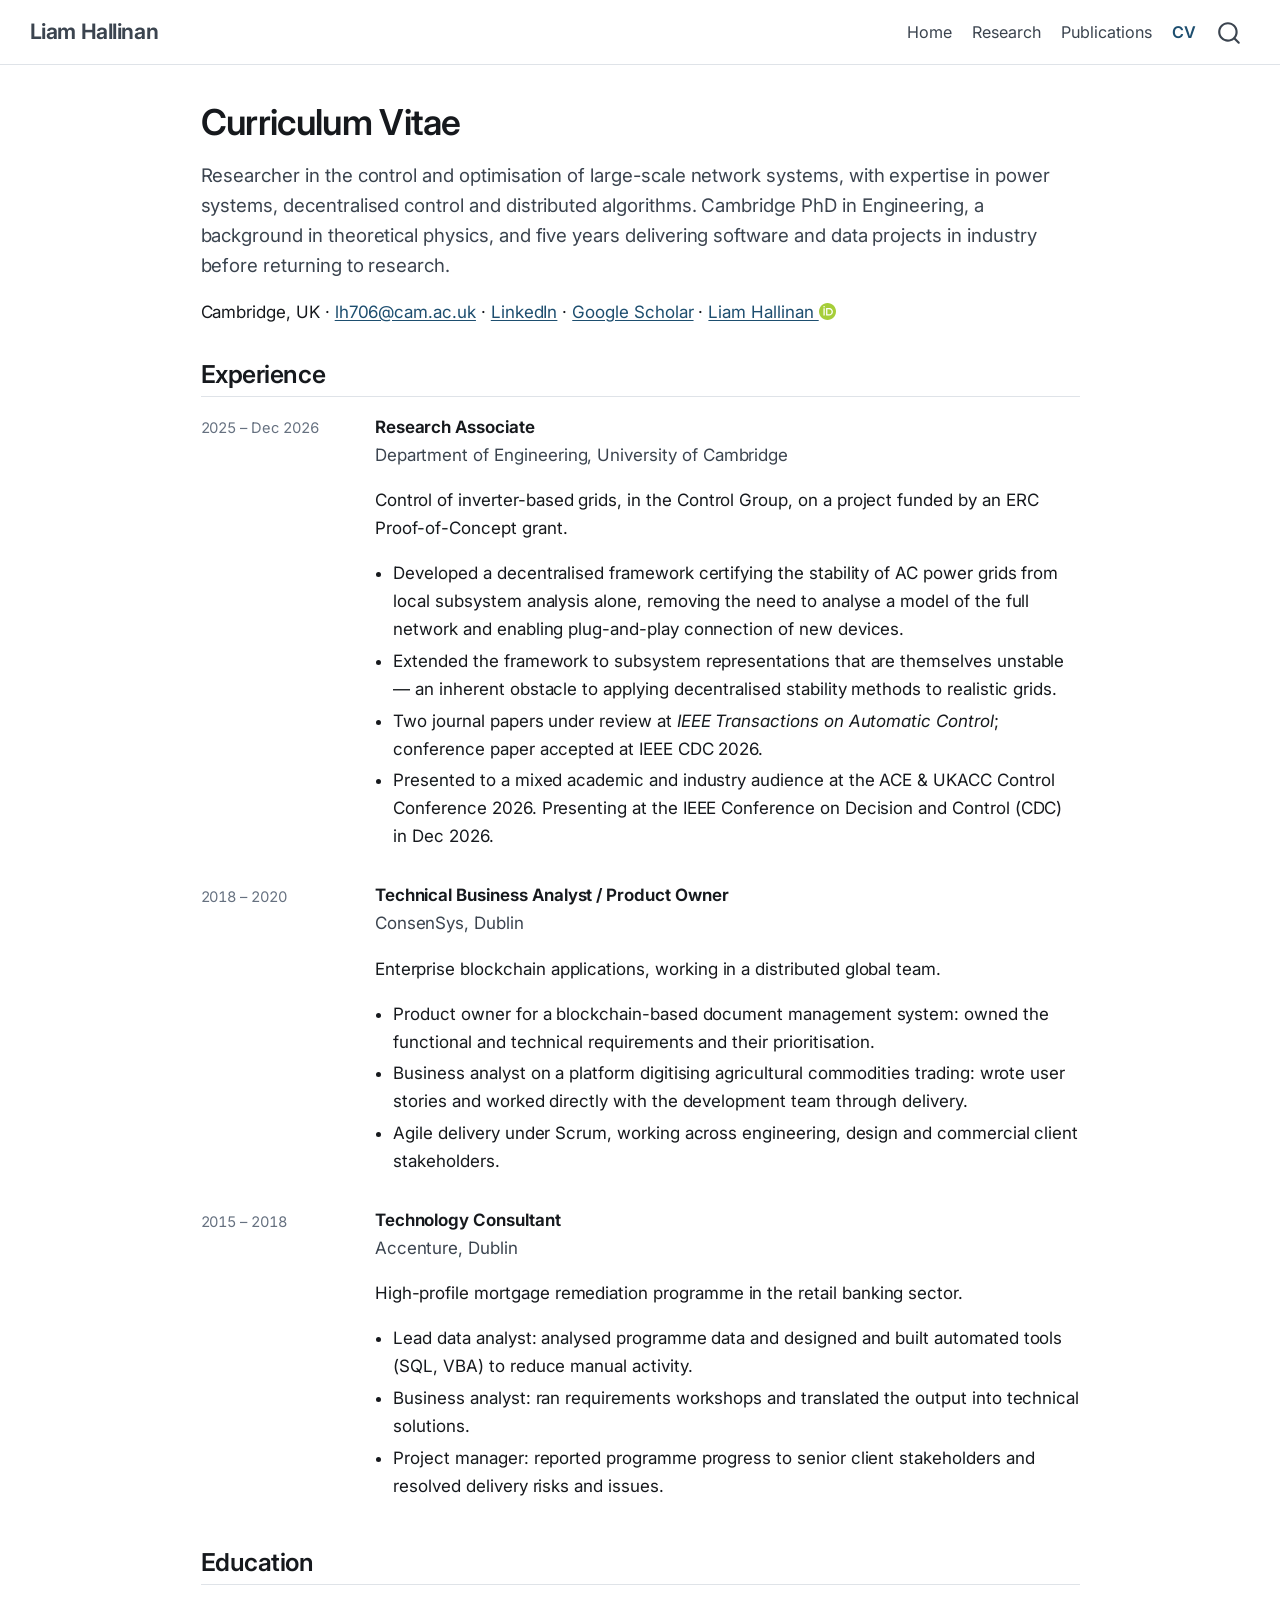
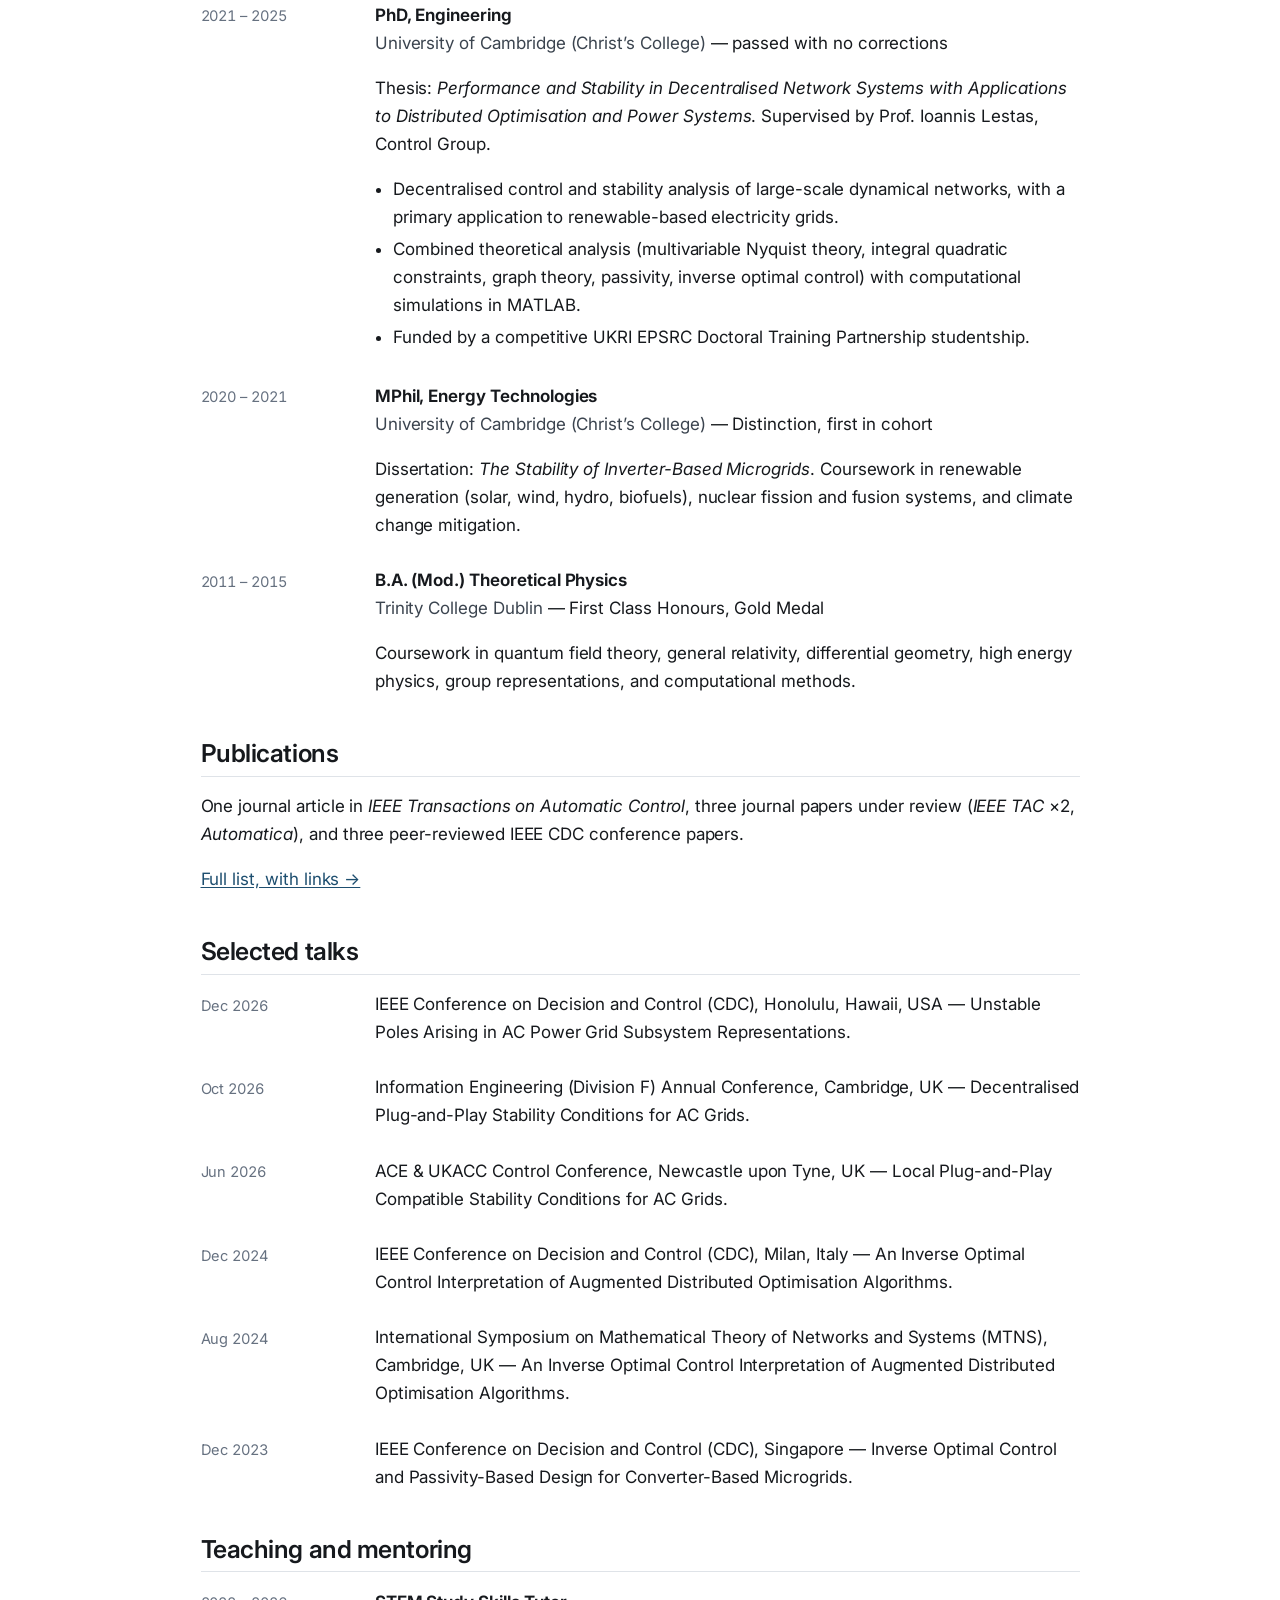
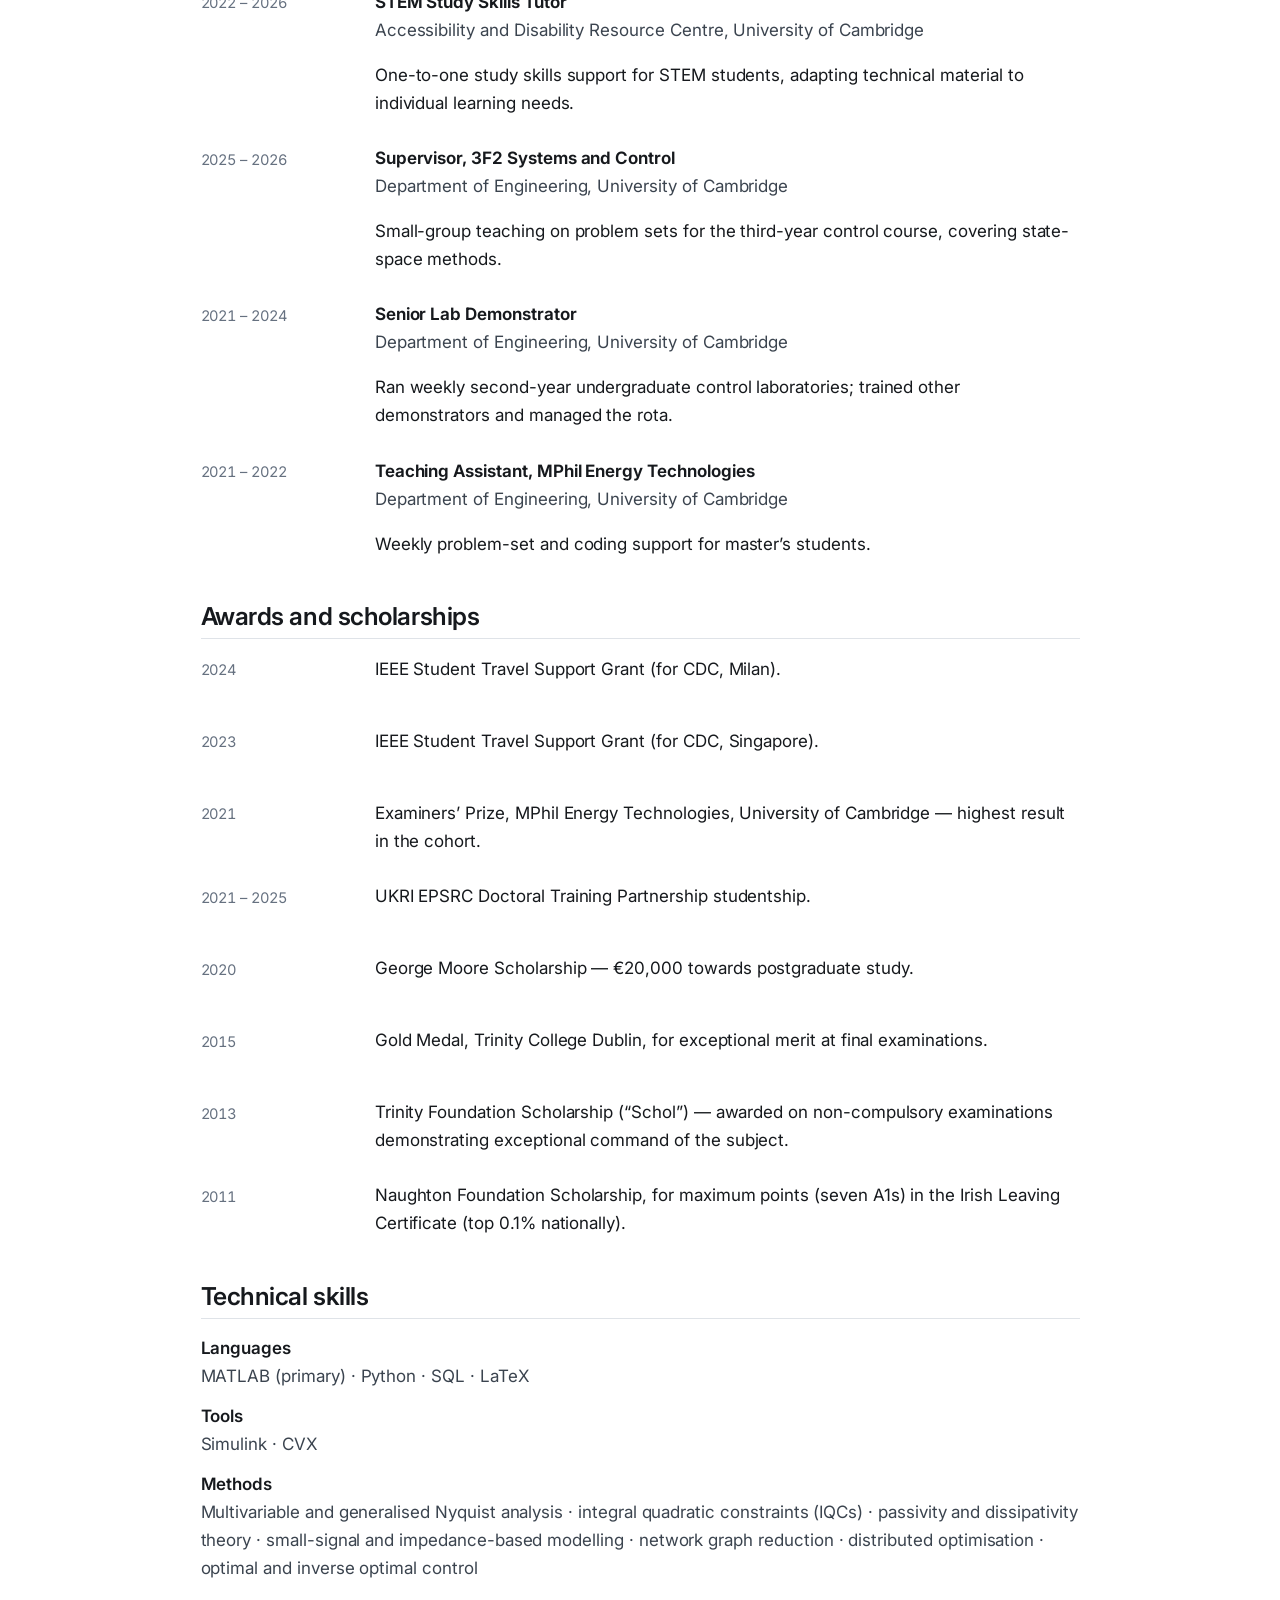
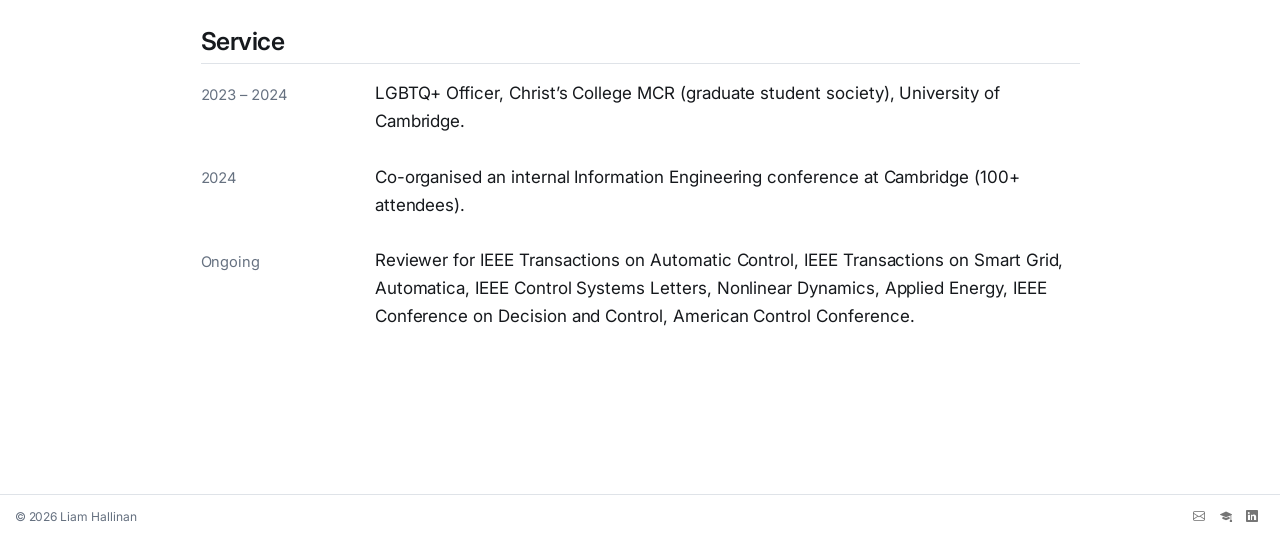
==== commit bc0a35fd: "Built site for gh-pages" ====
--- a/cv.html
+++ b/cv.html
@@ -45,7 +45,7 @@
 <link href="site_libs/quarto-html/quarto-syntax-highlighting-64a204ab8560d761af7679ceaba22944.css" rel="stylesheet" id="quarto-text-highlighting-styles">
 <script src="site_libs/bootstrap/bootstrap.min.js"></script>
 <link href="site_libs/bootstrap/bootstrap-icons.css" rel="stylesheet">
-<link href="site_libs/bootstrap/bootstrap-78a1f49ea786aacce7eb96575817cfb8.min.css" rel="stylesheet" append-hash="true" id="quarto-bootstrap" data-mode="light">
+<link href="site_libs/bootstrap/bootstrap-bdac450d1b5314b53dae962c248bb77f.min.css" rel="stylesheet" append-hash="true" id="quarto-bootstrap" data-mode="light">
 <script id="quarto-search-options" type="application/json">{
   "location": "navbar",
   "copy-button": false,
@@ -78,7 +78,9 @@
 <link rel="stylesheet" href="styles.css">
 <meta property="og:title" content="CV — Liam Hallinan">
 <meta property="og:description" content="Postdoctoral researcher in the Control Group, University of Cambridge. Decentralised stability analysis and control of inverter-based power grids.">
+<meta property="og:image" content="https://liamhallinan5.github.io/assets/orcid.svg">
 <meta property="og:site_name" content="Liam Hallinan">
+<meta property="og:image:alt" content="ORCID iD">
 </head>
 
 <body class="nav-fixed fullcontent quarto-light">
@@ -151,7 +153,7 @@
 <div class="lede">
 <p>Researcher in the control and optimisation of large-scale network systems, with expertise in power systems, decentralised control and distributed algorithms. Cambridge PhD in Engineering, a background in theoretical physics, and five years delivering software and data projects in industry before returning to research.</p>
 </div>
-<p>Cambridge, UK · <a href="mailto:lh706@cam.ac.uk">lh706@cam.ac.uk</a> · <a href="https://www.linkedin.com/in/liam-hallinan-cambridge/">LinkedIn</a> · <a href="https://scholar.google.com/citations?user=LmZyKIIAAAAJ&amp;hl=en">Google Scholar</a></p>
+<p>Cambridge, UK · <a href="mailto:lh706@cam.ac.uk">lh706@cam.ac.uk</a> · <a href="https://www.linkedin.com/in/liam-hallinan-cambridge/">LinkedIn</a> · <a href="https://scholar.google.com/citations?user=LmZyKIIAAAAJ&amp;hl=en">Google Scholar</a> · <a href="https://orcid.org/0000-0002-0270-7486">Liam Hallinan <img src="./assets/orcid.svg" class="orcid-icon img-fluid" alt="ORCID iD"></a></p>
 <!-- [Download PDF](cv.pdf){.cv-download} -->
 <section id="experience" class="level2">
 <h2 data-anchor-id="experience">Experience</h2>
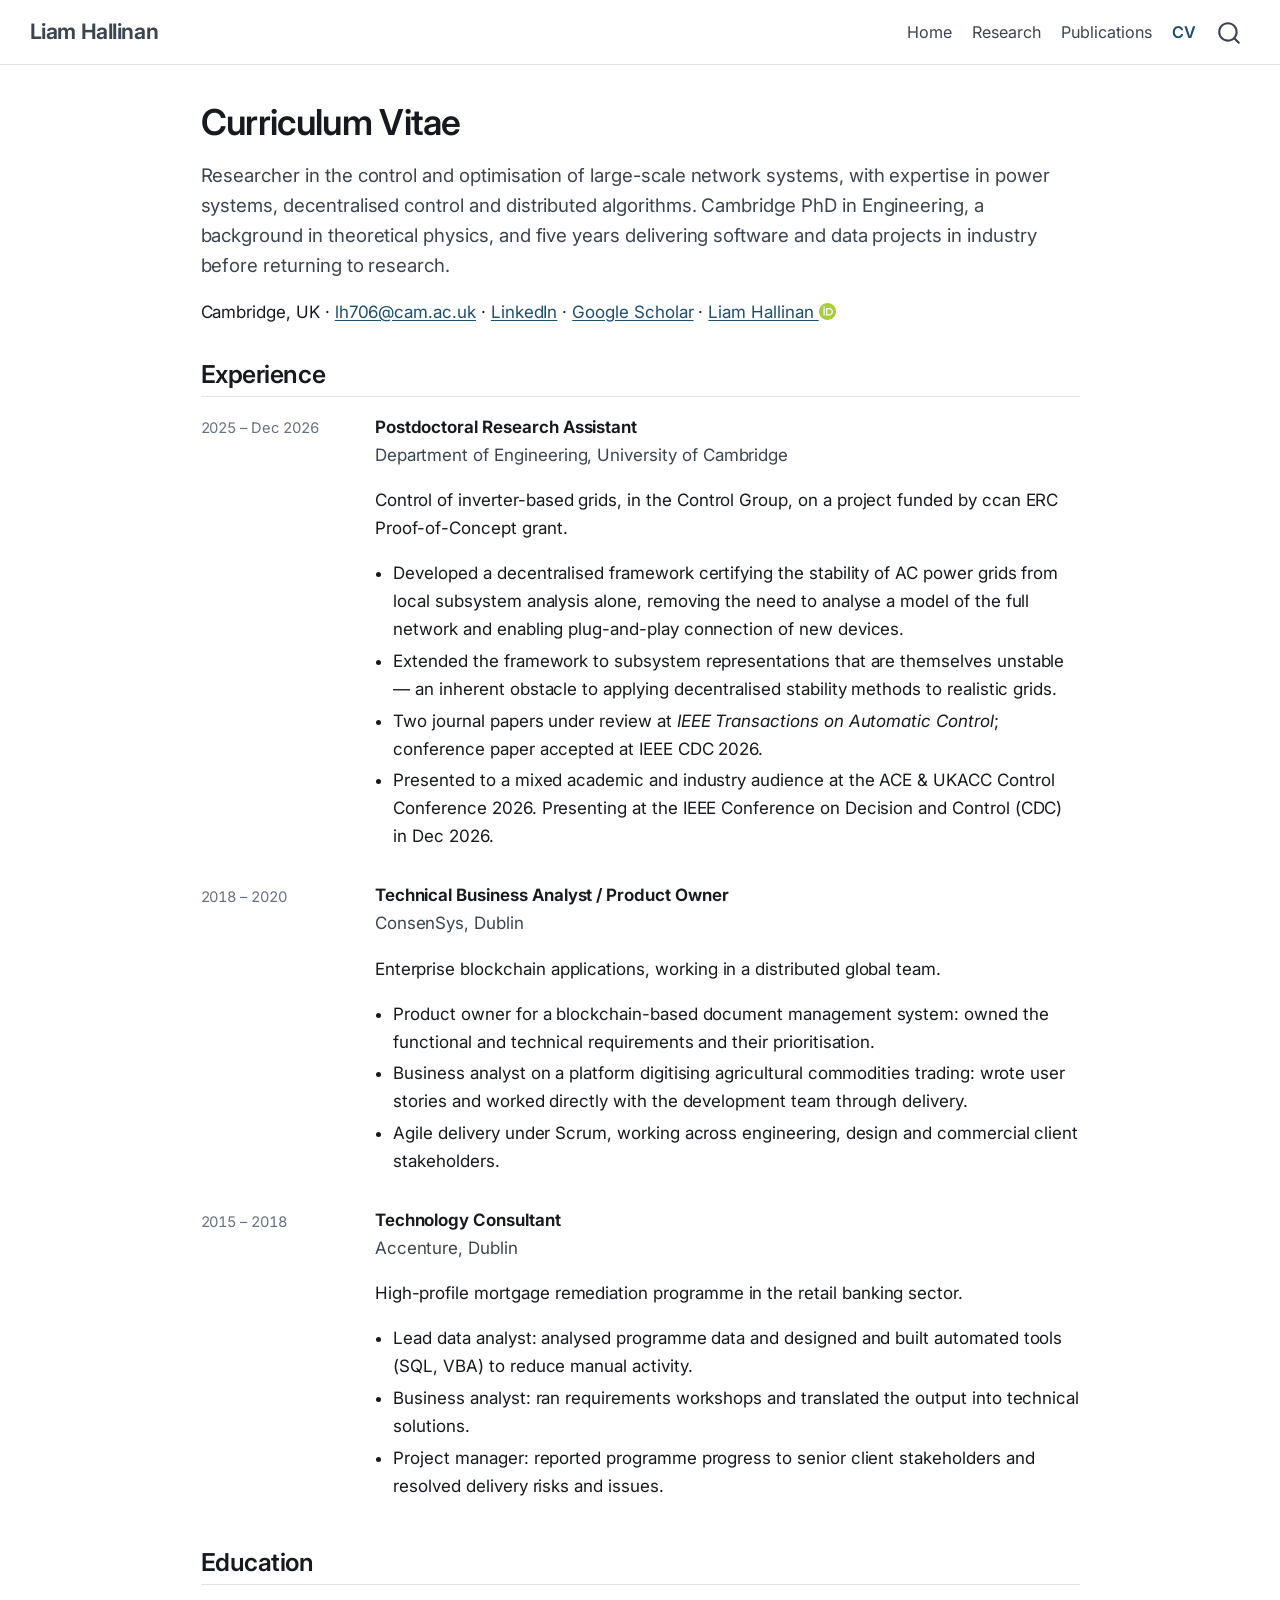
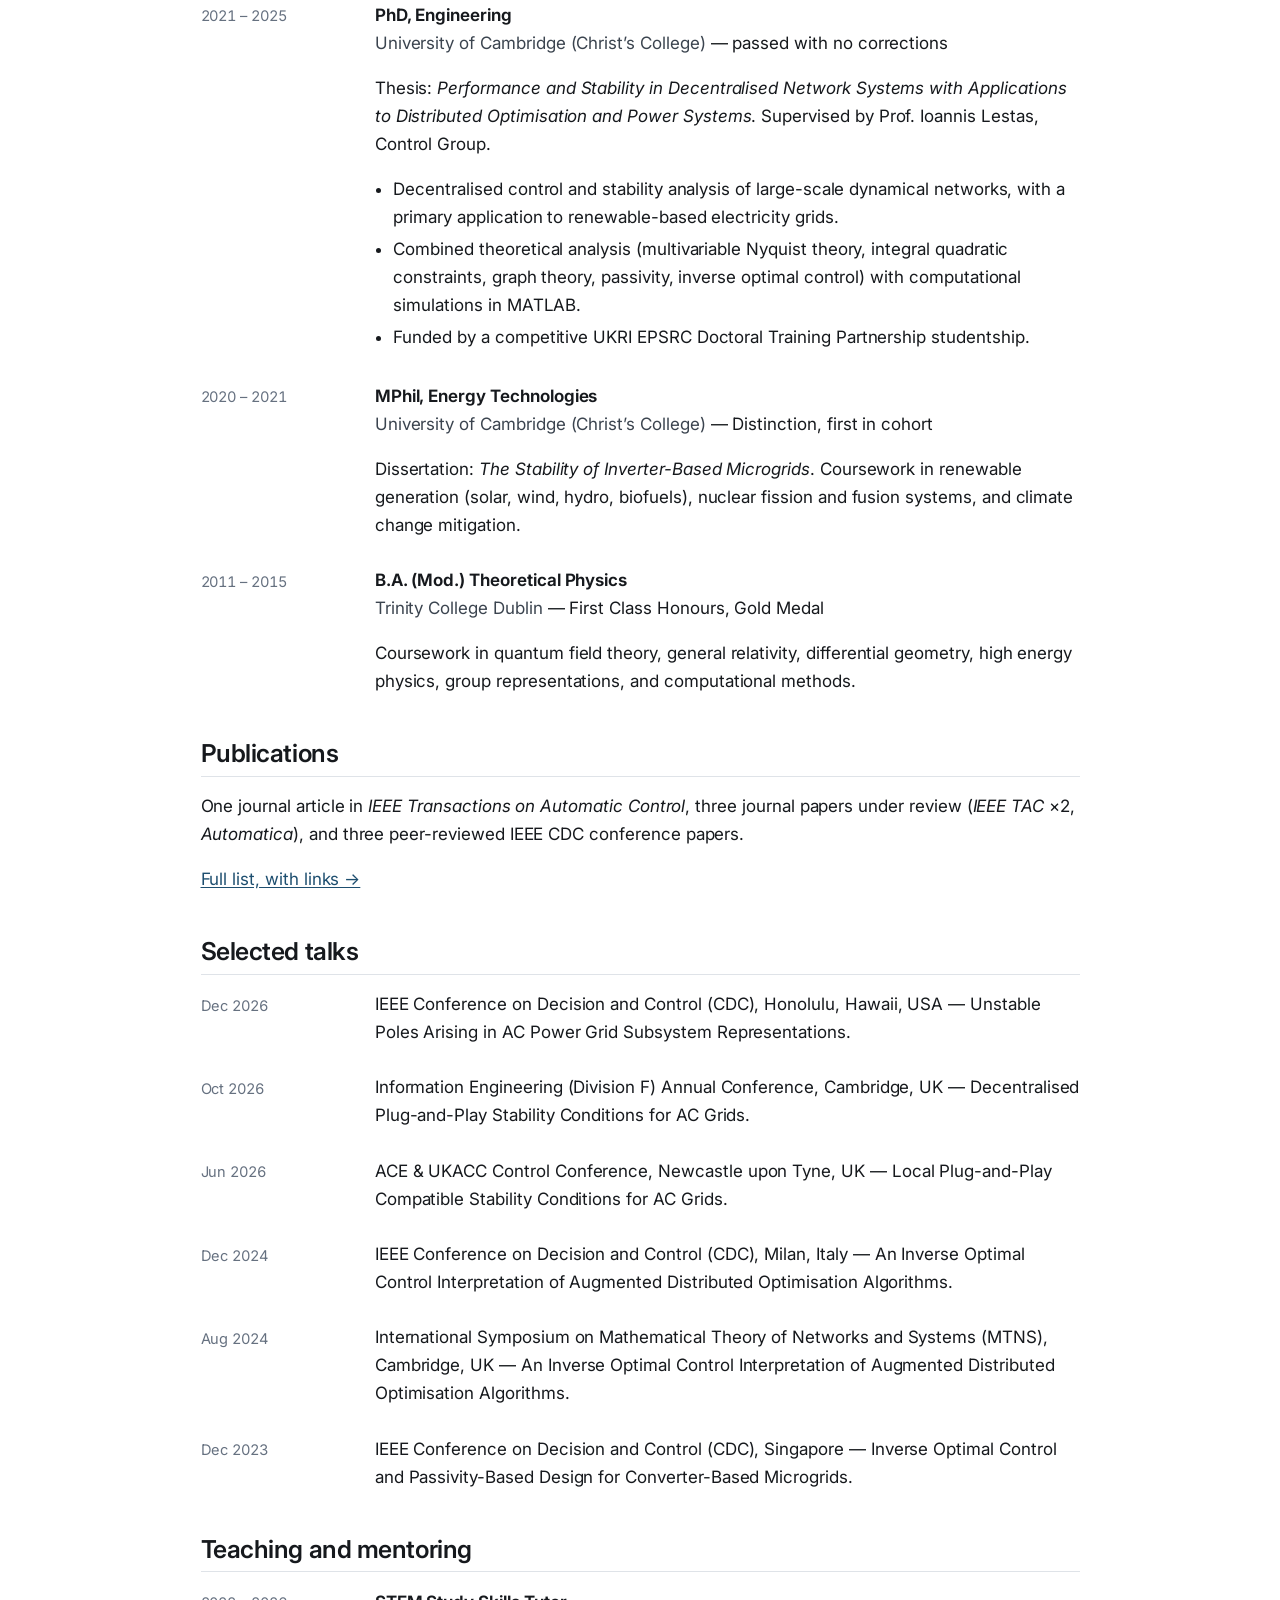
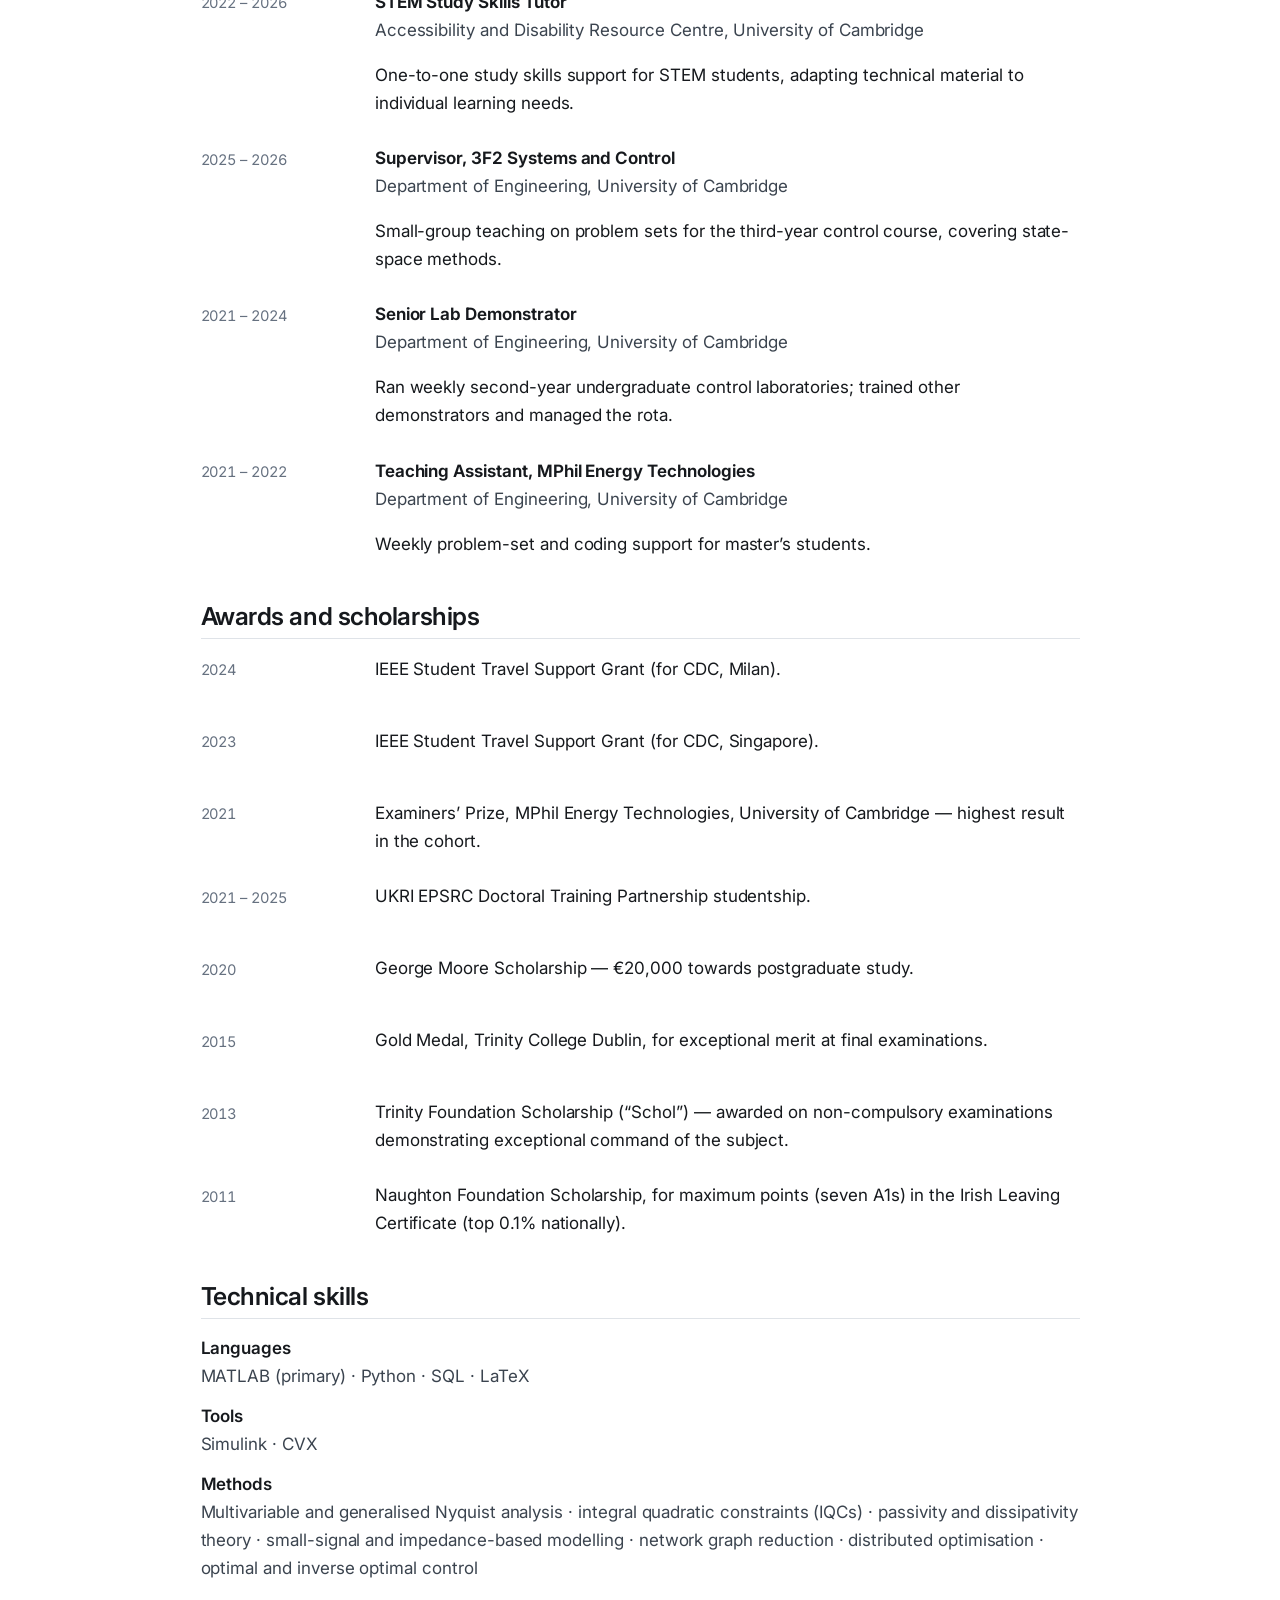
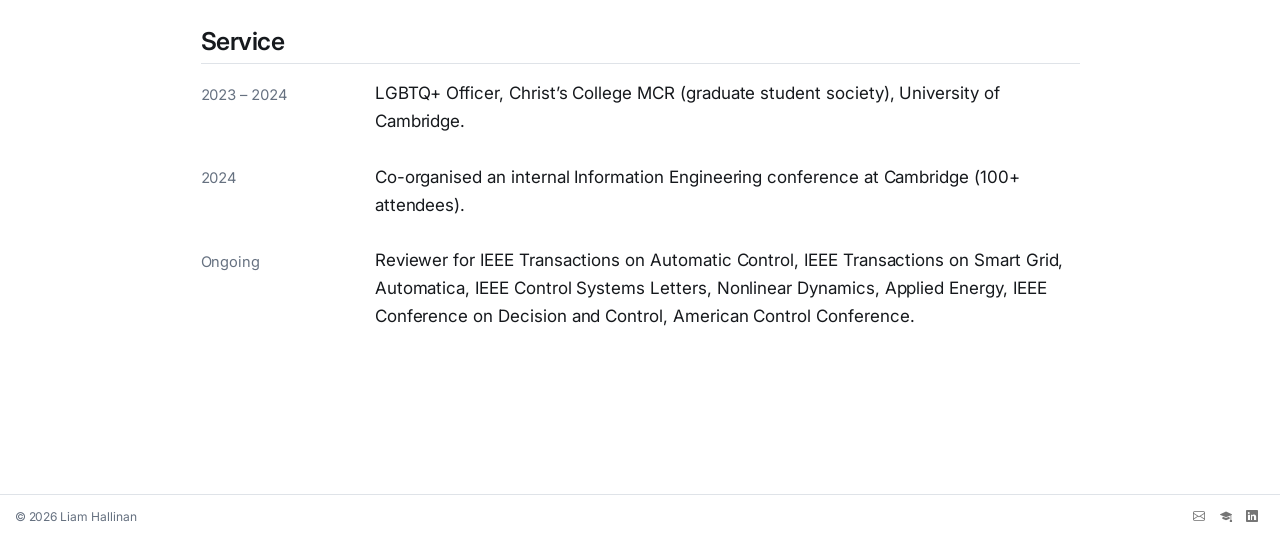
==== commit 1877eee4: "Built site for gh-pages" ====
--- a/cv.html
+++ b/cv.html
@@ -162,8 +162,8 @@
 <p>2025 – Dec 2026</p>
 </div>
 <div class="cv-what">
-<p><span class="cv-role">Research Associate</span><br><span class="cv-org">Department of Engineering, University of Cambridge</span></p>
-<p>Control of inverter-based grids, in the Control Group, on a project funded by an ERC Proof-of-Concept grant.</p>
+<p><span class="cv-role">Postdoctoral Research Assistant</span><br><span class="cv-org">Department of Engineering, University of Cambridge</span></p>
+<p>Control of inverter-based grids, in the Control Group, on a project funded by ccan ERC Proof-of-Concept grant.</p>
 <ul>
 <li>Developed a decentralised framework certifying the stability of AC power grids from local subsystem analysis alone, removing the need to analyse a model of the full network and enabling plug-and-play connection of new devices.</li>
 <li>Extended the framework to subsystem representations that are themselves unstable — an inherent obstacle to applying decentralised stability methods to realistic grids.</li>
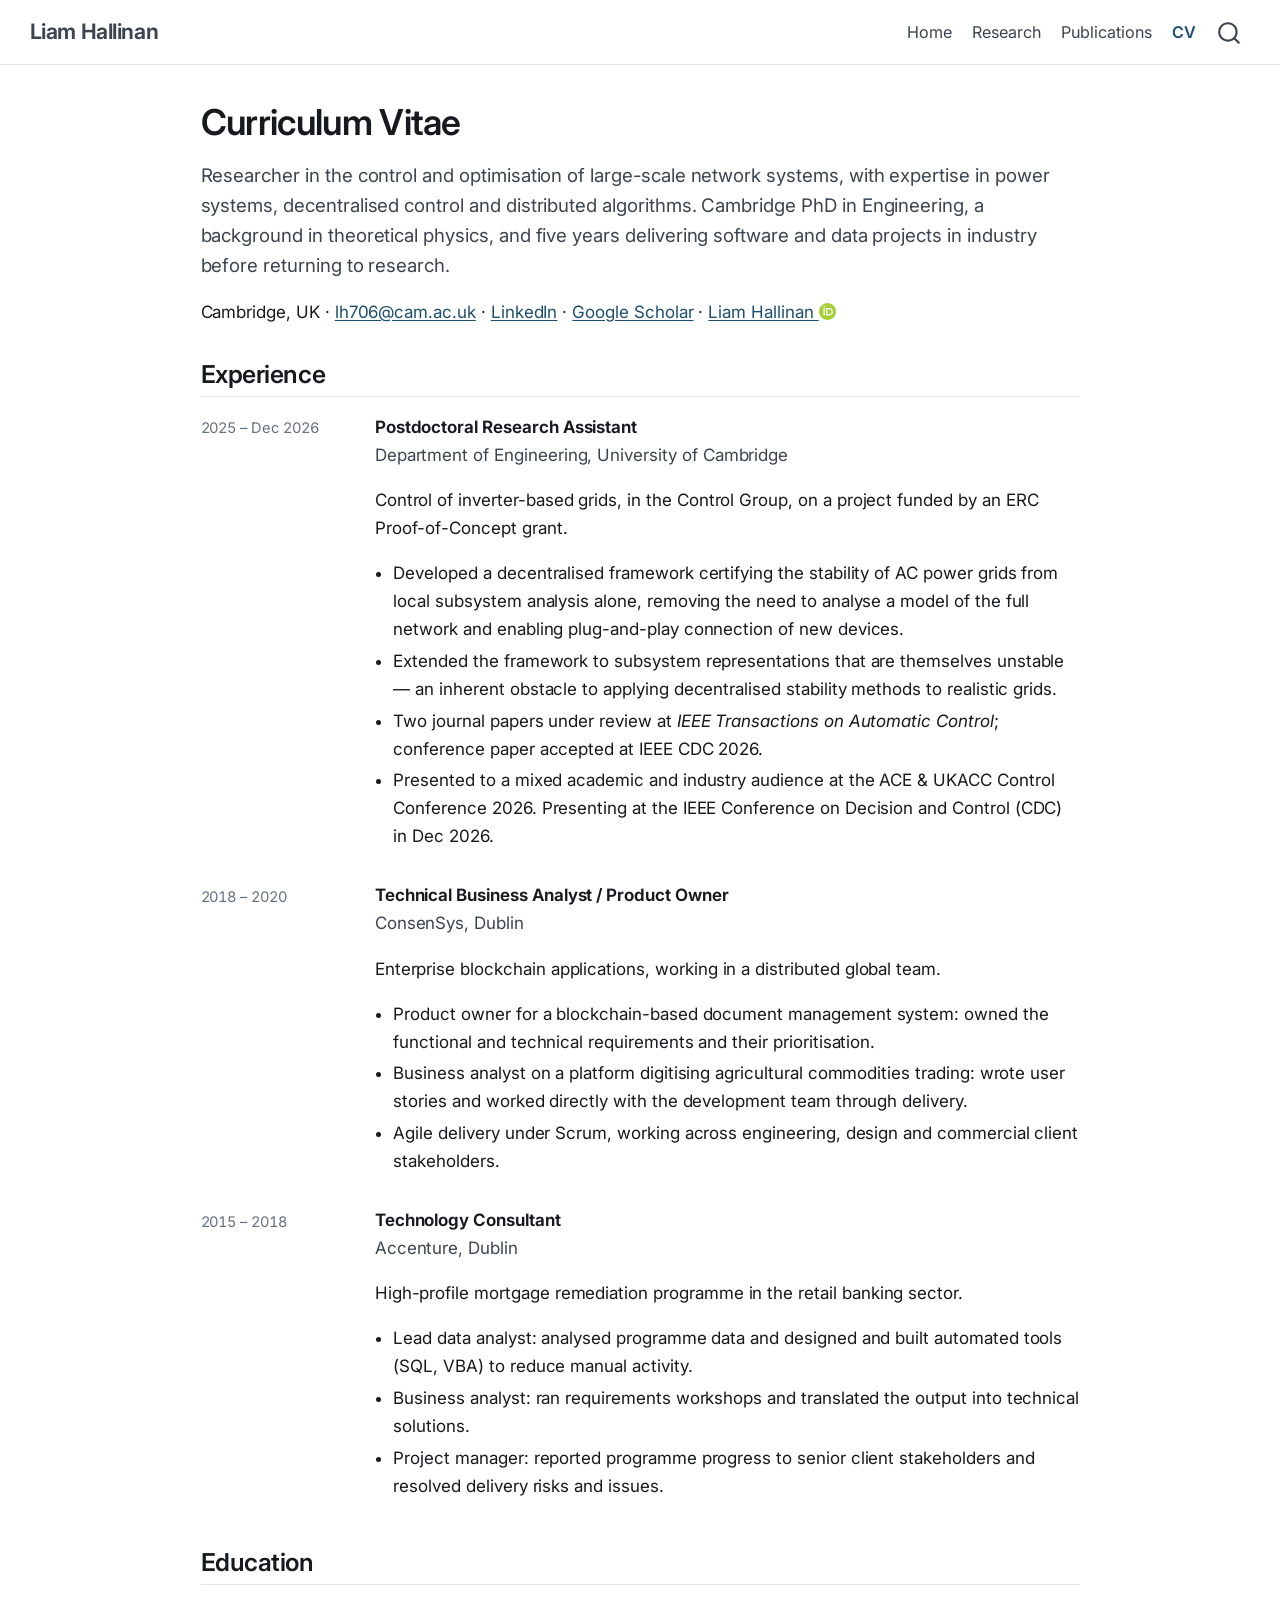
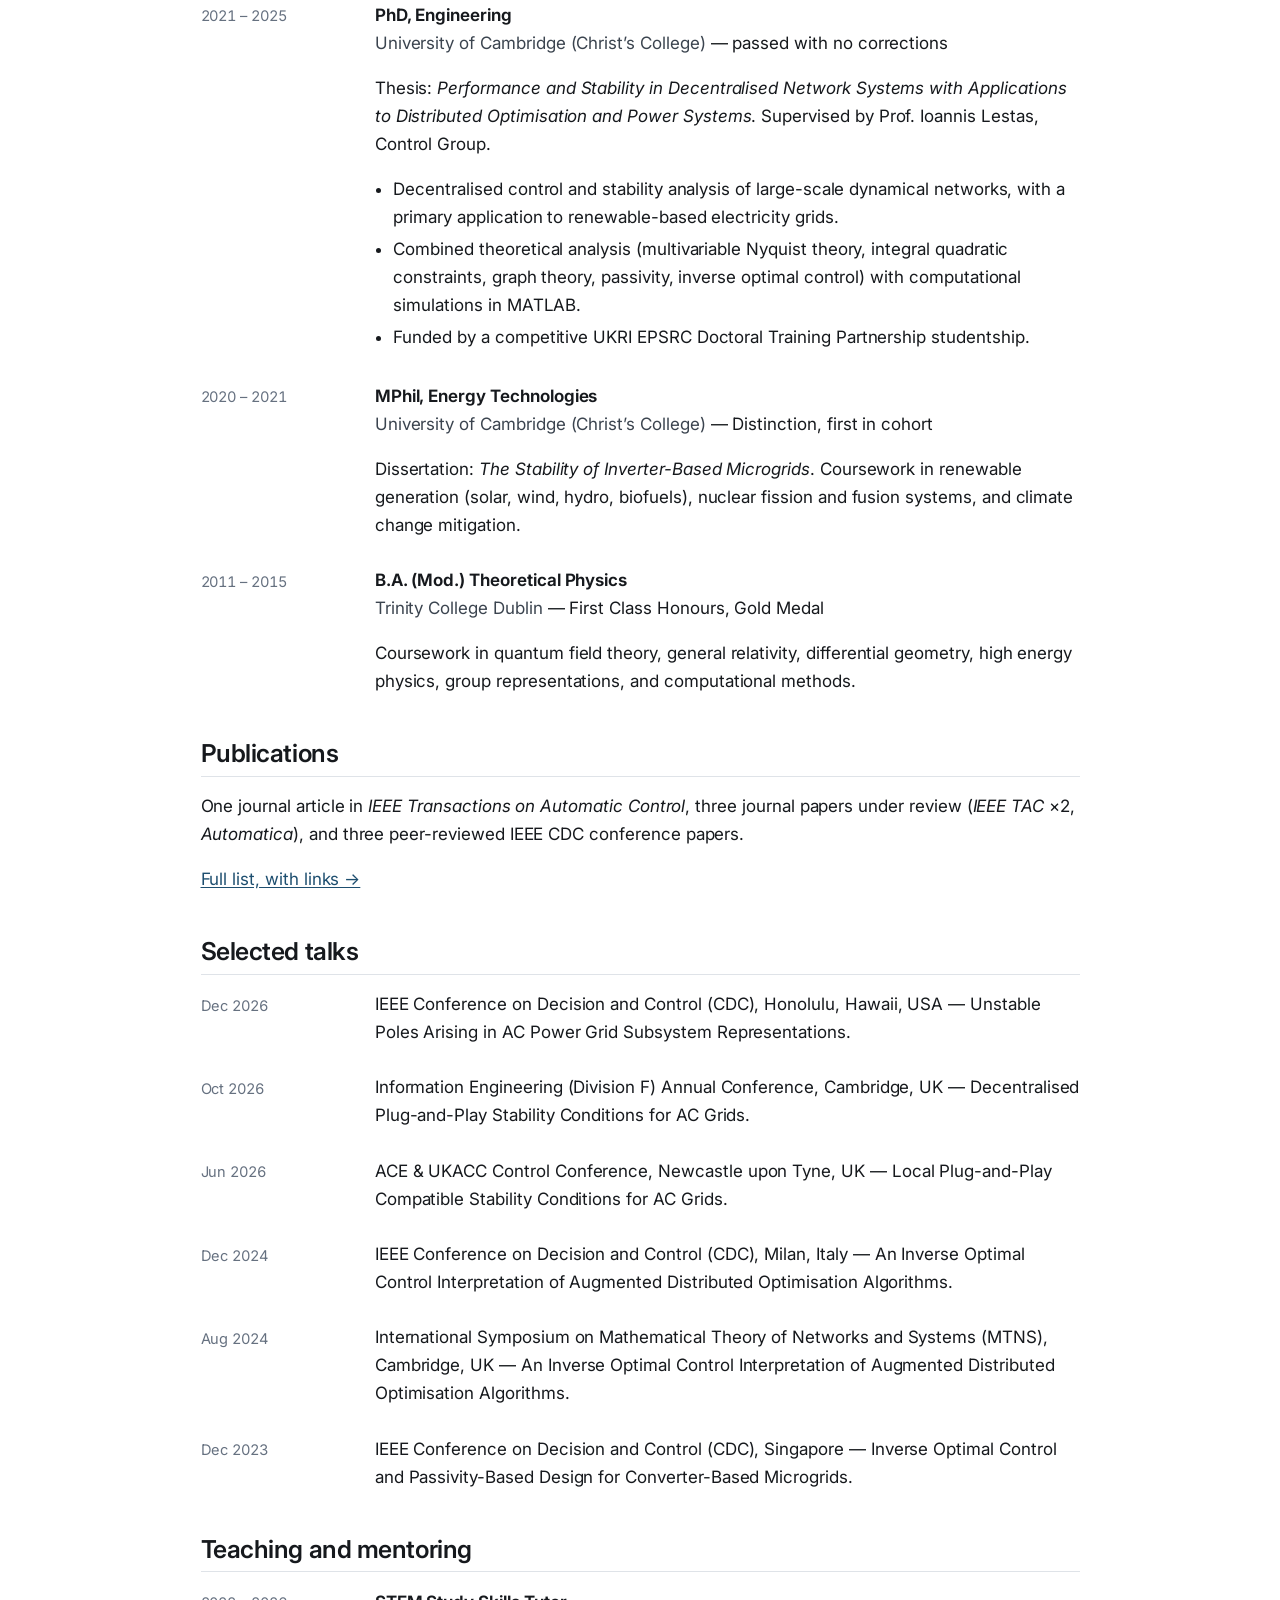
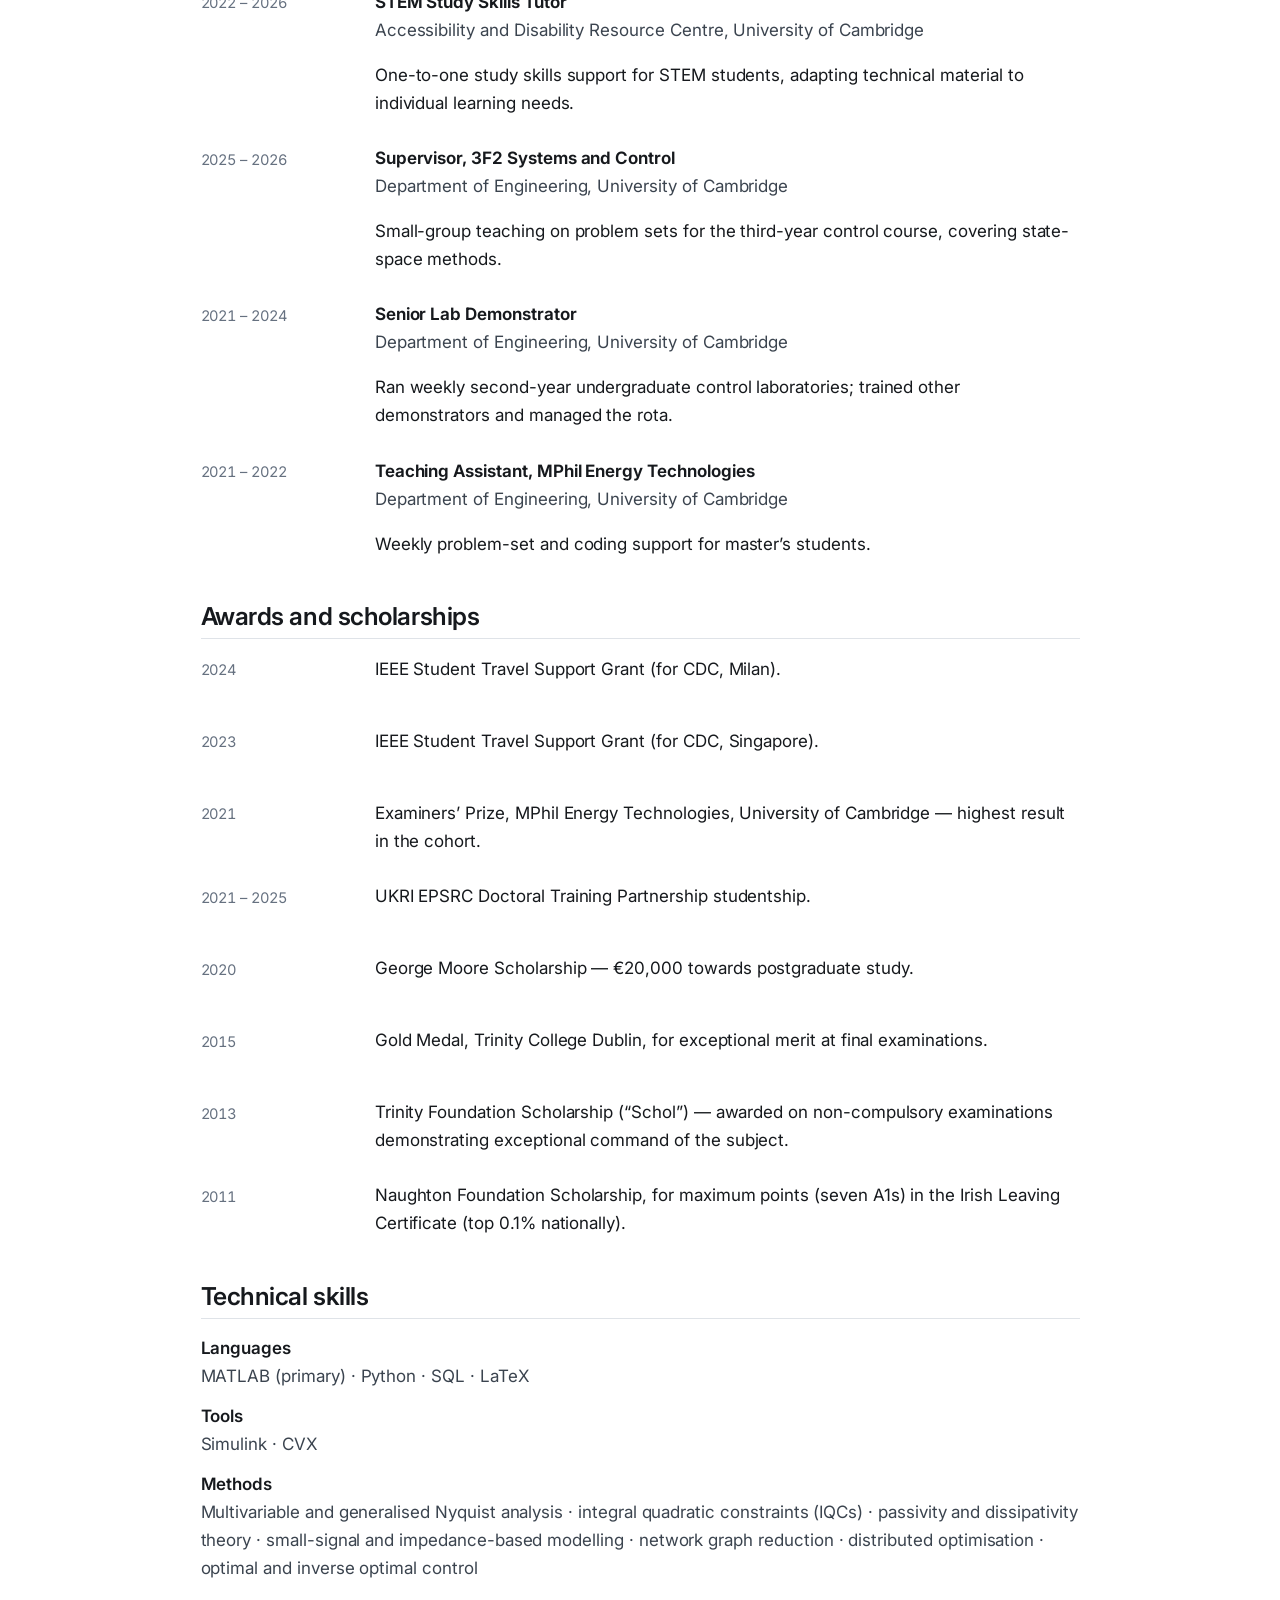
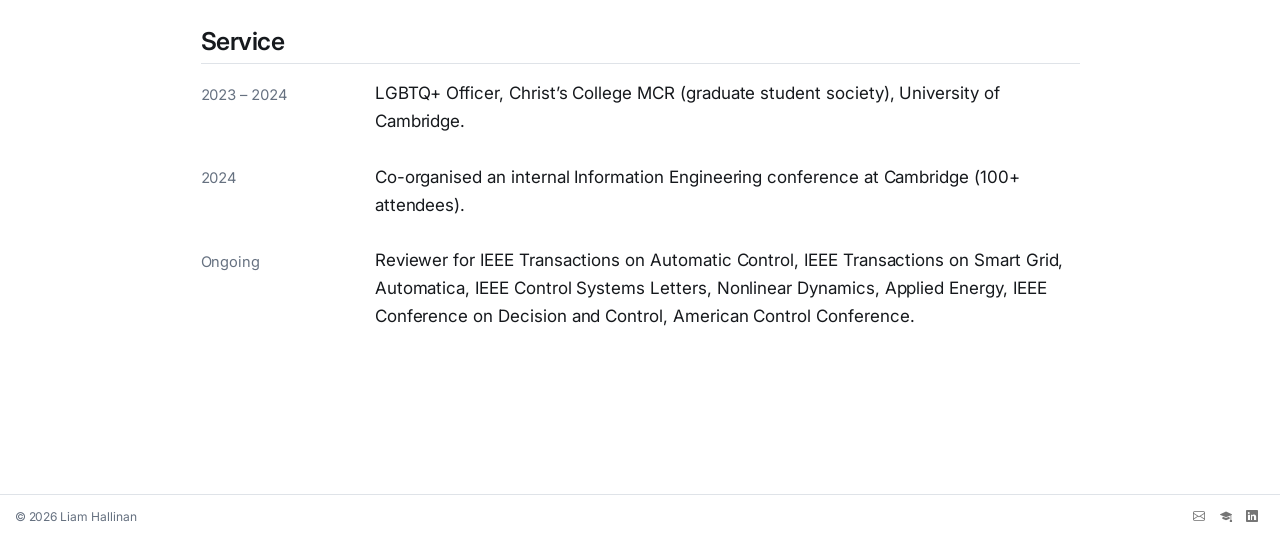
==== commit 23ab7fa1: "Built site for gh-pages" ====
--- a/cv.html
+++ b/cv.html
@@ -163,7 +163,7 @@
 </div>
 <div class="cv-what">
 <p><span class="cv-role">Postdoctoral Research Assistant</span><br><span class="cv-org">Department of Engineering, University of Cambridge</span></p>
-<p>Control of inverter-based grids, in the Control Group, on a project funded by ccan ERC Proof-of-Concept grant.</p>
+<p>Control of inverter-based grids, in the Control Group, on a project funded by an ERC Proof-of-Concept grant.</p>
 <ul>
 <li>Developed a decentralised framework certifying the stability of AC power grids from local subsystem analysis alone, removing the need to analyse a model of the full network and enabling plug-and-play connection of new devices.</li>
 <li>Extended the framework to subsystem representations that are themselves unstable — an inherent obstacle to applying decentralised stability methods to realistic grids.</li>
